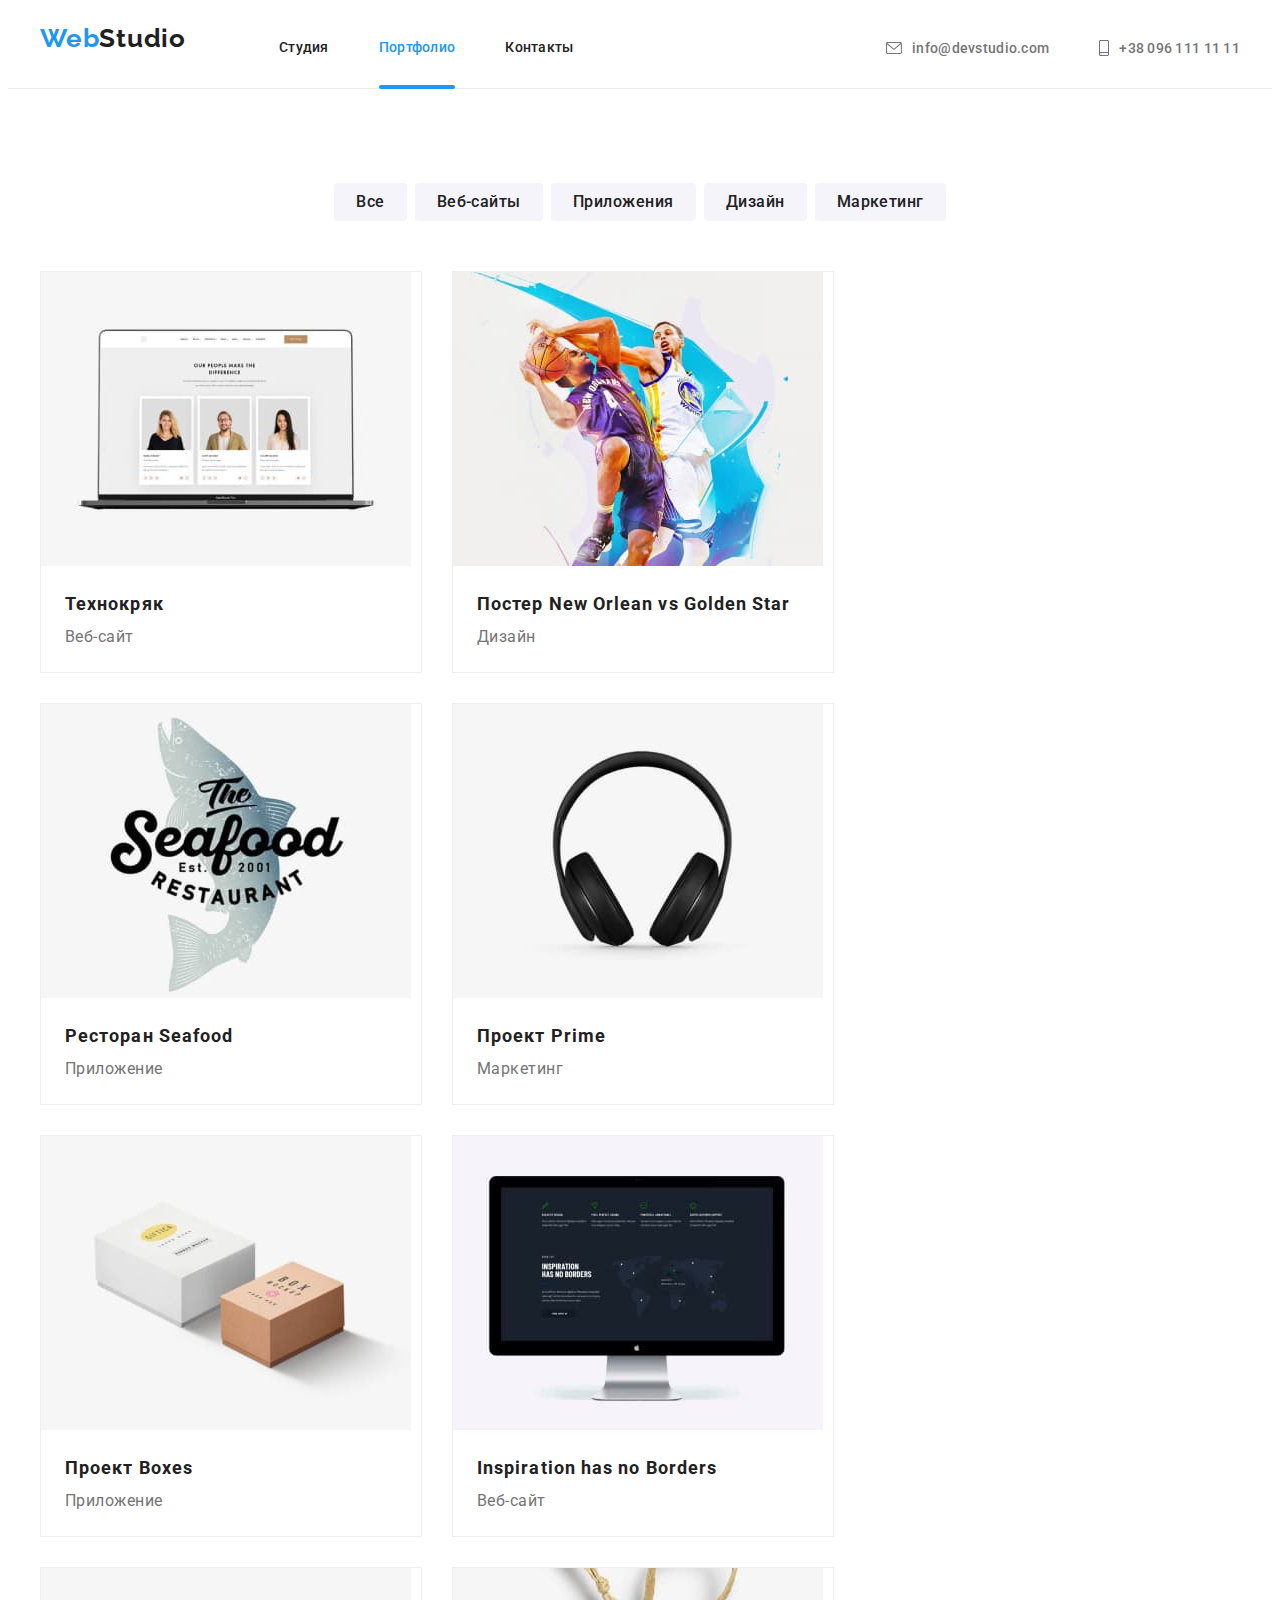
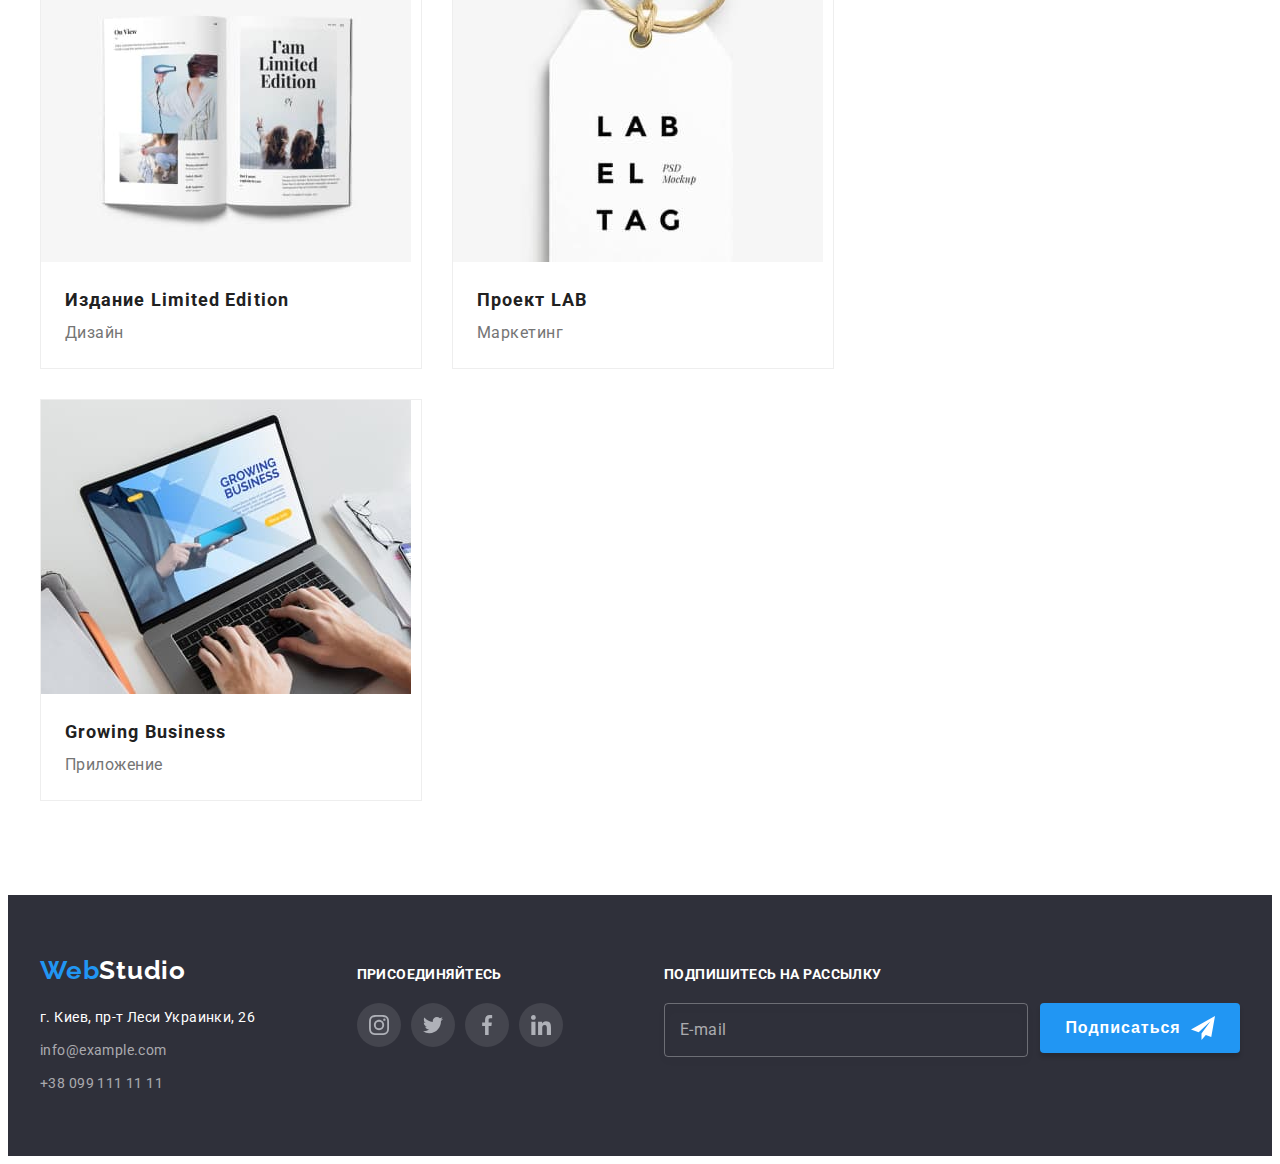
==== portfolio.html @ 7f02758b "clone" ====
<!DOCTYPE html>
<html lang="en">
<head>
    <meta charset="UTF-8">
    <meta http-equiv="X-UA-Compatible" content="IE=edge">
    <meta name="viewport" content="width=device-width, initial-scale=1.0">
    <title>WebStudio</title>
    <link rel="preconnect" href="https://fonts.googleapis.com">
    <link rel="preconnect" href="https://fonts.gstatic.com" crossorigin>
    <link href="https://fonts.googleapis.com/css2?family=Raleway:wght@700&family=Roboto:wght@400;500;700;900&display=swap"
        rel="stylesheet">
     <link rel="stylesheet" href="https://cdnjs.cloudflare.com/ajax/libs/modern-normalize/1.1.0/modern-normalize.min.css"
            integrity="sha512-wpPYUAdjBVSE4KJnH1VR1HeZfpl1ub8YT/NKx4PuQ5NmX2tKuGu6U/JRp5y+Y8XG2tV+wKQpNHVUX03MfMFn9Q=="
            crossorigin="anonymous" referrerpolicy="no-referrer" />
    
    <link rel="stylesheet" href="./css/main.min.css" />
</head>
<body>
<header class="header">
      <div class="container header__container">
        <nav class="nav">
          <a href="/" class="logo"><span class="logo__span">Web</span>Studio</a>

          <ul class="site-nav list">
            <li class="site-nav__item">
              <a href="./index.html" class="site-nav__link  link">Студия</a>
            </li>
            <li class="site-nav__item">
              <a href="./portfolio.html" class="site-nav__link site-nav__link--current link">Портфолио</a>
            </li>
            <li class="site-nav__item"><a href="" class="site-nav__link link">Контакты</a></li>
          </ul>
        </nav>

        <ul class="site-contact list">
          <li class="site-contact__item">
            <a href="mailto:info@devstudio.com" class="site-contact__link link">
              <svg class="site-contact__icon" width="16" height="12">
                <use class="" href="./images/icon.svg#icon-envelope"></use>
              </svg>
              info@devstudio.com</a
            >
          </li>

          <li class="site-contact__item">
            <a href="tel:+380961111111" class="site-contact__link link">
              <svg class="site-contact__icon" width="10" height="16">
                <use class="" href="./images/icon.svg#icon-smartphone"></use>
              </svg>
              +38 096 111 11 11</a
            >
          </li>
        </ul>
      </div>
    </header>

        <section class="section works">
            <div class="container">
            <h1 class="visually-hidden">Наши работы</h1>
            <ul class="filter list">
                <li class="filter__item"><button type="button" class="filter__btn">Все</button></li>
                <li class="filter__item"><button type="button" class="filter__btn">Веб-сайты</button></li>
                <li class="filter__item"><button type="button" class="filter__btn">Приложения</button></li>
                <li class="filter__item"><button type="button" class="filter__btn">Дизайн</button></li>
                <li class="filter__item"><button type="button" class="filter__btn">Маркетинг</button></li>
            </ul>

            <ul class="works-list list">
                <li class="works-list__item">
                    <a href="" class="works-list__link link">

                    <div class="works-card">
                    <img src="./images/project-1.jpg" alt="экран с фотокарточками" width="370" height="294">
                    <p class="works-card__text">Ресурс предлагает комплексные предложения с разным уровнем функционала и сервисов. Все это позволит посетителю получить
                        исчерпывающие сведения о компании или частном лице.</p>
                    </div>
                    
                    <div class="works-card__meta">
                    <h2 class="works-card__title">Технокряк</h2>
                    <p class="works-card__type">Веб-сайт</p>
                    </div>
                    </a>
                </li>
                
                <li class="works-list__item">
    
                    <a href="" class="works-list__link link">
                    <div class="works-card">
                    <img src="./images/project-2.jpg" alt="баскетболисты с мячом" width="370" height="294">

                    <p class="works-card__text">Ресурс предлагает комплексные предложения с разным уровнем функционала и сервисов. Все это
                        позволит посетителю получить исчерпывающие сведения о компании или частном лице.</p>
                    </div>

                    <div class="works-card__meta">
                    <h2 class="works-card__title">Постер New Orlean vs Golden Star</h2>
                    <p class="works-card__type">Дизайн</p>
                    </div>
                    </a>
                </li>

                <li class="works-list__item">

                    <a href="" class="works-list__link link">
                    <div class="works-card">
                    <img src="./images/project-3.jpg" alt="лого ресторана сифуд" width="370" height="294">
                    <p class="works-card__text">Ресурс предлагает комплексные предложения с разным уровнем функционала и сервисов. Все это
                        позволит посетителю получить исчерпывающие сведения о компании или частном лице.</p>
                    </div>

                    <div class="works-card__meta">
                    <h2 class="works-card__title">Ресторан Seafood</h2>
                    <p class="works-card__type">Приложение</p>
                    </div>
                    </a>
                </li>
                
                <li class="works-list__item">

                    <a href="" class="works-list__link link">
                    <div class="works-card">
                    <img src="./images/project-4.jpg" alt="наушники" width="370" height="294">
                    <p class="works-card__text">Ресурс предлагает комплексные предложения с разным уровнем функционала и сервисов. Все это
                        позволит посетителю получить исчерпывающие сведения о компании или частном лице.</p>
                    </div>

                    <div class="works-card__meta">
                    <h2 class="works-card__title">Проект Prime</h2>
                    <p class="works-card__type">Маркетинг</p>
                    </div>
                    </a>
                </li>

                <li class="works-list__item">

                    <a href="" class="works-list__link link">
                    <div class="works-card">
                    <img src="./images/project-5.jpg" alt="две коробки" width="370" height="294">
                    <p class="works-card__text">Ресурс предлагает комплексные предложения с разным уровнем функционала и сервисов. Все это
                        позволит посетителю получить исчерпывающие сведения о компании или частном лице.</p>
                    </div>

                    <div class="works-card__meta">
                    <h2 class="works-card__title">Проект Boxes</h2>
                    <p class="works-card__type">Приложение</p>
                    </div>
                    </a>
                </li>

                <li class="works-list__item">

                    <a href="" class="works-list__link link">
                    <div class="works-card">
                    <img src="./images/project-6.jpg" alt="монитор" width="370" height="294">
                    <p class="works-card__text">Ресурс предлагает комплексные предложения с разным уровнем функционала и сервисов. Все это
                        позволит посетителю получить исчерпывающие сведения о компании или частном лице.</p>
                    </div>

                    <div class="works-card__meta">
                    <h2 class="works-card__title">Inspiration has no Borders</h2>
                    <p class="works-card__type">Веб-сайт</p>
                    </div>
                    </a>

                </li>

                <li class="works-list__item">

                    <a href="" class="works-list__link link">
                    <div class="works-card">
                    <img src="./images/project-7.jpg" alt="журнал" width="370" height="294">
                    <p class="works-card__text">Ресурс предлагает комплексные предложения с разным уровнем функционала и сервисов. Все это
                        позволит посетителю получить исчерпывающие сведения о компании или частном лице.</p>
                    </div>

                    <div class="works-card__meta">
                    <h2 class="works-card__title">Издание Limited Edition</h2>
                    <p class="works-card__type">Дизайн</p>
                    </div>
                    </a>
                </li>

                <li class="works-list__item">

                    <a href="" class="works-list__link link">
                    <div class="works-card">
                    <img src="./images/project-8.jpg" alt="ярлык с надписью" width="370" height="294">
                    <p class="works-card__text">Ресурс предлагает комплексные предложения с разным уровнем функционала и сервисов. Все это
                        позволит посетителю получить исчерпывающие сведения о компании или частном лице.</p>
                    </div>

                    <div class="works-card__meta">
                    <h2 class="works-card__title">Проект LAB</h2>
                    <p class="works-card__type">Маркетинг</p>
                    </div>
                    </a>
                </li>

                <li class="works-list__item">

                    <a href="" class="works-list__link link">
                    <div class="works-card">
                    <img src="./images/project-9.jpg" alt="ноутбук и руки" width="370" height="294">
                    <p class="works-card__text">Ресурс предлагает комплексные предложения с разным уровнем функционала и сервисов. Все это
                        позволит посетителю получить исчерпывающие сведения о компании или частном лице.</p>
                    </div>

                    <div class="works-card__meta">
                    <h2 class="works-card__title">Growing Business</h2>
                    <p class="works-card__type">Приложение</p>
                    </div>
                    </a>
                </li>
               
            </ul>
            </div>
        </section>


    </main>

    <footer class="footer">
      <div class="container footer__container">
        <div class="footer-contact">
          <a href="/" class="logo footer__logo"><span class="logo__span">Web</span>Studio</a>

          <address>
            <ul class="footer__list list">
              <li>
                <a
                  href="https://www.google.com/maps/place/Lesi+Ukrainky+Blvd,+26,+Kyiv,+Ukraine,+02000/@50.4265807,30.5361971"
                  class="footer-list__link footer-list__link--white"
                  >г. Киев, пр-т Леси Украинки, 26</a
                >
              </li>
              <li>
                <a href="mailto:info@example.com" class="footer-list__link link"
                  >info@example.com</a
                >
              </li>
              <li>
                <a href="tel:+380991111111" class="footer-list__link no-margin"
                  >+38 099 111 11 11</a
                >
              </li>
            </ul>
          </address>
        </div>

        <div class="footer-box-soc">
          <h2 class="footer-title">Присоединяйтесь</h2>
          <ul class="footer-soc-list list">
            <li class="footer-soc-list__item">
              <a href="" class="footer-soc-list__link link">
                <svg class="footer-soc-list__icon" width="20" height="20">
                  <use class="" href="./images/icon.svg#icon-instagram"></use>
                </svg>
              </a>
            </li>

            <li class="footer-soc-list__item">
              <a href="" class="footer-soc-list__link link">
                <svg class="footer-soc-list__icon" width="20" height="20">
                  <use class="" href="./images/icon.svg#icon-twitter"></use>
                </svg>
              </a>
            </li>

            <li class="footer-soc-list__item">
              <a href="" class="footer-soc-list__link link">
                <svg class="footer-soc-list__icon" width="20" height="20">
                  <use class="" href="./images/icon.svg#icon-facebook"></use>
                </svg>
              </a>
            </li>

            <li class="footer-soc-list__item">
              <a href="" class="footer-soc-list__link link">
                <svg class="footer-soc-list__icon" width="20" height="20">
                  <use class="" href="./images/icon.svg#icon-linkedin"></use>
                </svg>
              </a>
            </li>
          </ul>
        </div>

        <form class="footer-form">
          <h2 class="footer-title">Подпишитесь на рассылку</h2>
          <div class="footer-form__field">
            <div class="footer-form__wrap">
              <input
                type="email"
                class="footer-form__input"
                name="email"
                id="email"
                placeholder=" "
                required
              />
              <label for="email" class="footer-form__lable">E-mail</label>
            </div>

            <button type="submit" class="form-btn">
              Подписаться
              <svg class="footer-form__icon" width="24" height="24">
                <use class="" href="./images/icon.svg#icon-send"></use>
              </svg>
            </button>
          </div>
        </form>
      </div>
    </footer>

</body>
</html>
---- css/main.min.css ----
:root{--main-text-color: #757575;--title-text-color: #212121;--accent-color: #2196f3;--secondary-background-color: #2f303a;--primary-white-color: #ffffff;--general-background-color: #f5f4fa;--secondary-btn-color: #212121;--icon-color: #afb1b8;--timing-animation-function: cubic-bezier(0.4, 0, 0.2, 1)}p,h1,h2,h3,h4,h5,h6{margin:0}ul{margin:0;padding-left:0}img{display:block;max-width:100%;height:auto}body{color:var(--main-text-color);font-family:"Roboto",sans-serif}.list{list-style:none;padding:0;margin:0}.link{text-decoration:none}.visually-hidden{position:absolute;white-space:nowrap;width:1px;height:1px;overflow:hidden;border:0;padding:0;clip:rect(0 0 0 0);clip-path:inset(50%);margin:-1px}.container{width:1200px;padding-left:15px;padding-right:15px;margin:0 auto}.section{background-color:var(--primary-white-color);padding-top:94px;padding-bottom:94px}.header{background-color:var(--primary-white-color);border-bottom:1px solid #ececec}.header__container{display:flex;align-items:center}.nav{display:flex;align-items:center}.logo{color:var(--title-text-color);font-family:"Raleway",sans-serif;font-weight:700;font-size:26px;line-height:1.19;letter-spacing:.03em;text-decoration:none}.logo__span{color:var(--accent-color)}.site-nav{display:flex;margin-left:93px}.site-nav__item:not(:last-child){margin-right:50px}.site-nav__link{position:relative;display:block;padding-top:32px;padding-bottom:32px;color:var(--title-text-color);font-family:"Roboto",sans-serif;font-weight:500;font-size:14px;line-height:1.14;letter-spacing:.02em;transition:color 250ms var(--timing-animation-function)}.site-nav__link:hover,.site-nav__link:focus{color:var(--accent-color)}.site-nav__link--current{color:var(--accent-color)}.site-nav__link--current::after{content:"";position:absolute;left:0;bottom:-1px;display:block;width:100%;height:4px;border-radius:2px;background-color:var(--accent-color)}.site-contact{display:flex;margin-left:auto;align-items:center;justify-content:center}.site-contact__item+.site-contact__item{margin-left:50px}.site-contact__icon{margin-right:10px;fill:currentColor}.site-contact .link{display:flex;align-items:center;justify-content:center;font-family:"Roboto",sans-serif;font-style:normal;font-weight:500;font-size:14px;line-height:16px;letter-spacing:.02em;color:var(--main-text-color);transition:color 250ms var(--timing-animation-function)}.site-contact .link:hover,.site-contact .link:focus{color:var(--accent-color)}.hero{text-align:center;max-width:1600px;height:600px;margin:0 auto;padding:200px 0;background-image:linear-gradient(rgba(47, 48, 58, 0.4), rgba(47, 48, 58, 0.4)),url(../images/hero-bg.jpg);background-repeat:no-repeat;background-position:center;background-size:cover}.hero__title{margin:0 auto 40px auto;max-width:630px;color:var(--primary-white-color);font-weight:900;font-size:44px;line-height:1.36;letter-spacing:.06em;text-transform:uppercase}.hero__btn{display:inline-block;border-radius:4px;padding:10px 32px;min-width:200px;color:var(--primary-white-color);background-color:var(--accent-color);cursor:pointer;font-family:inherit;font-weight:700;font-size:16px;line-height:1.88;letter-spacing:.06em;border:none;transition:background-color 250ms var(--timing-animation-function)}.hero__btn:hover,.hero__btn:focus{background-color:#188ce8}.feature-list{display:flex;margin-left:-30px;margin-top:-30px}.feature-list__item{flex-basis:calc(25% - 30px);margin-left:30px;margin-top:30px}.feature-list__box{display:flex;align-items:center;justify-content:center;width:270px;height:120px;margin-bottom:30px;background-color:var(--general-background-color)}.feature-list__title{margin-bottom:10px;color:var(--title-text-color);font-size:14px;line-height:1.14;letter-spacing:.03em;text-transform:uppercase}.feature-list__text{color:var(--main-text-color);font-size:14px;line-height:1.71;letter-spacing:.03em}.no-padding{padding-top:0}.about{display:flex;margin-left:-30px;margin-top:-30px}.about__item{flex-basis:calc(33.3333333333% - 30px);margin-left:30px;margin-top:30px}.thumb{position:relative}.thumb__label{position:absolute;width:100%;bottom:0;padding:27px;font-weight:700;font-size:14px;line-height:1.14;text-align:center;letter-spacing:.03em;text-transform:uppercase;color:var(--primary-white-color);background-color:rgba(47,48,58,.8)}.section__title{margin-bottom:50px;color:var(--title-text-color);font-size:36px;line-height:1.16;text-align:center;letter-spacing:.03em}.team{background-color:var(--general-background-color)}.team-list__item{flex-basis:calc(25% - 30px);margin-left:30px;margin-top:30px;background-color:var(--primary-white-color);box-shadow:0px 1px 3px rgba(0,0,0,.12),0px 1px 1px rgba(0,0,0,.14),0px 2px 1px rgba(0,0,0,.2);border-radius:0px 0px 4px 4px}.team-card{text-align:center;padding:30px 0;width:270px}.team-list{display:flex;margin-left:-30px;margin-top:-30px}.team-card__name{margin-bottom:10px;color:var(--title-text-color);font-weight:500;font-size:16px;line-height:1.18;letter-spacing:.03em}.team-card__pos{color:var(--main-text-color);font-size:16px;line-height:1.19;letter-spacing:.03em;margin-bottom:16px}.soc-list{display:flex;justify-content:center}.soc-list__item{width:44px;height:44px;margin-left:10px}.soc-list__item:first-child{margin-left:0}.soc-list__link{display:flex;align-items:center;justify-content:center;width:100%;height:100%;border-radius:50%;background-color:var(--primary-white-color);color:var(--icon-color);transition:background-color 250ms var(--timing-animation-function),color 250ms var(--timing-animation-function)}.soc-list__link:hover,.soc-list__link:focus{background-color:var(--accent-color);color:var(--primary-white-color)}.soc-list__icon{fill:currentColor}.clients-list{display:flex}.clients-list__item{width:170px;height:92px;margin-left:30px}.clients-list__item:first-child{margin-left:0}.clients-list__link{display:flex;align-items:center;justify-content:center;width:100%;height:100%;border:1px solid var(--icon-color);border-radius:4px;color:var(--icon-color);transition:color 250ms var(--timing-animation-function),border 250ms var(--timing-animation-function)}.clients-list__link:hover,.clients-list__link:focus{color:var(--accent-color);border:1px solid var(--accent-color)}.clients-list__icon{fill:currentColor}.footer{background-color:var(--secondary-background-color);padding-top:60px;padding-bottom:60px}.footer__container{display:flex;align-items:baseline;justify-content:space-between}.logo{display:inline-block;margin-bottom:20px;font-family:"Raleway",sans-serif;font-weight:700;font-size:26px;line-height:1.19;letter-spacing:.03em;text-decoration:none}.footer__logo{color:var(--primary-white-color)}.footer-list__link{display:inline-block;margin-bottom:9px;color:rgba(255,255,255,.6);font-family:"Roboto";font-style:normal;font-weight:400;font-size:14px;line-height:1.71;letter-spacing:.03em;text-decoration:none;transition:color 250ms var(--timing-animation-function)}.footer-list__link:hover,.footer-list__link:focus{color:var(--accent-color)}.footer-list__link--white{color:var(--primary-white-color)}.no-margin{margin-bottom:0}.footer-soc-list{display:flex;justify-content:center}.footer-soc-list__item{width:44px;height:44px;margin-left:10px}.footer-soc-list__item:first-child{margin-left:0}.footer-soc-list__link{display:flex;align-items:center;justify-content:center;width:100%;height:100%;border-radius:50%;background:rgba(255,255,255,.1);color:var(--icon-color);transition:background-color 250ms var(--timing-animation-function),color 250ms var(--timing-animation-function)}.footer-soc-list__link:hover,.footer-soc-list__link:focus{background-color:var(--accent-color);color:var(--primary-white-color)}.footer-soc-list__icon{fill:currentColor}.footer-form__field{display:flex}.footer-title{margin-bottom:20px;font-family:"Roboto";font-style:normal;font-size:14px;line-height:1.14;letter-spacing:.03em;text-transform:uppercase;color:var(--primary-white-color)}.footer-form__wrap{position:relative}.footer-form__lable{position:absolute;top:50%;left:0;transform:translateY(-50%);padding-left:16px;font-weight:400;font-size:16px;line-height:1.25;letter-spacing:.03em;color:rgba(255,255,255,.6)}.footer-form__input:focus+.footer-form__lable{color:var(--primary-white-color);transform:translateY(-120%)}.footer-form__input:not(:placeholder-shown)+.footer-form__lable{color:var(--primary-white-color);transform:translateY(-120%)}.footer-form__input{width:358px;height:50px;color:var(--main-text-color);font:inherit;border:1px solid rgba(255,255,255,.3);filter:drop-shadow(0px 4px 4px rgba(0, 0, 0, 0.15));border-radius:4px;background-color:rgba(0,0,0,0);transition:transform 250ms var(--timing-animation-function),color 250ms var(--timing-animation-function)}.form-btn{display:inline-flex;align-items:center;justify-content:center;margin-left:12px;border:none;background-color:var(--accent-color);box-shadow:0px 4px 4px rgba(0,0,0,.15);border-radius:4px;min-width:200px;height:50px;cursor:pointer;font-weight:700;font-size:16px;line-height:1.88;letter-spacing:.06em;color:var(--primary-white-color);transition:background-color 250ms var(--timing-animation-function)}.form-btn:hover,.form-btn:focus{background-color:#188ce8}.footer-form__icon{margin-left:10px}.backdrop{position:fixed;top:0;left:0;width:100%;height:100%;background-color:rgba(0,0,0,.2);transition:opacity 300ms var(--timing-animation-function),visibility 300ms var(--timing-animation-function)}.modal{position:absolute;width:528px;height:581px;padding:40px;top:50%;left:50%;transform:translate(-50%, -50%) scale(1) rotate(0);background-color:var(--primary-white-color);box-shadow:0px 1px 3px rgba(0,0,0,.12),0px 1px 1px rgba(0,0,0,.14),0px 2px 1px rgba(0,0,0,.2);border-radius:4px;transition:transform 300ms var(--timing-animation-function)}.backdrop.is-hidden .modal{transform:translate(-50%, -50%) scale(0) rotate(-90deg)}.modale-close-btn{position:absolute;top:8px;right:8px;width:30px;height:30px;border:1px solid rgba(0,0,0,.1);border-radius:50%;background-color:rgba(0,0,0,0);display:flex;align-items:center;justify-content:center;cursor:pointer;outline:rgba(0,0,0,0);transition:fill 250ms var(--timing-animation-function)}.modale-close-btn:hover,.modale-close-btn:focus{fill:var(--accent-color)}.is-hidden{opacity:0;visibility:hidden;pointer-events:none}.modal-title{font-weight:700;font-size:20px;line-height:1.15;text-align:center;letter-spacing:.03em;color:var(--title-text-color);margin-bottom:12px}.modal-field{margin-bottom:10px}.input-wrap{position:relative}.modal-input{width:100%;height:40px;padding-left:42px;border:1px solid rgba(33,33,33,.2);border-radius:4px;background-color:rgba(0,0,0,0);outline:rgba(0,0,0,0);cursor:pointer;transition:border-color 250ms var(--timing-animation-function),fill 250ms var(--timing-animation-function)}.modal-input:focus{border-color:var(--accent-color)}.input-icon{position:absolute;left:12px;top:50%;transform:translateY(-50%)}.modal-input:focus+.input-icon{fill:var(--accent-color);border-color:var(--accent-color)}.modale-btn{display:block;border-radius:4px;padding:10px 32px;min-width:200px;margin:30px auto 0 auto;color:var(--primary-white-color);background-color:var(--accent-color);cursor:pointer;font-family:inherit;font-weight:700;font-size:16px;line-height:1.88;letter-spacing:.06em;border:none;transition:background-color 250ms var(--timing-animation-function),box-shadow 250ms var(--timing-animation-function)}.modale-btn:hover,.modale-btn:focus{background-color:#188ce8;box-shadow:0px 4px 4px rgba(0,0,0,.15)}.modal-lable{display:block;margin-bottom:4px;font-size:12px;line-height:1.16;letter-spacing:.01em;color:var(--main-text-color)}.modal-textarea{width:100%;height:120px;padding:12px 16px;border:1px solid rgba(33,33,33,.2);border-radius:4px;outline:rgba(0,0,0,0);resize:none}.modal-textarea:focus{border-color:var(--accent-color)}.modal-textarea::placeholder{font-size:14;line-height:1.16;letter-spacing:.01em;color:rgba(117,117,117,.5)}.check-text{font-weight:400;font-size:14px;line-height:2;letter-spacing:.03em;color:var(--main-text-color);display:flex;align-items:center}.check-text a{color:var(--accent-color)}.check-text span{width:16px;height:15px;margin-right:8px;border:2px solid var(--secondary-btn-color);border-radius:4px;display:flex;align-items:center;justify-content:center}.check-input:checked+.check-text span{background-color:var(--accent-color);background-origin:border-box;border-color:var(--accent-color)}.check-input:focus+.check-text span{background-origin:border-box;border-color:var(--accent-color)}.check-icon{fill:rgba(0,0,0,0)}.check-input:checked+.check-text .check-icon{fill:var(--primary-white-color)}.filter{display:flex;justify-content:center;margin-bottom:50px}.filter__item:not(:last-child){margin-right:8px}.filter__btn{display:inline-block;border-radius:4px;padding:6px 22px;color:var(--secondary-btn-color);background-color:var(--general-background-color);cursor:pointer;font-family:inherit;font-style:normal;font-weight:500;font-size:16px;line-height:1.62;letter-spacing:.03em;border:none;transition:background-color 250ms var(--timing-animation-function),color 250ms var(--timing-animation-function),box-shadow 250ms var(--timing-animation-function)}.filter__btn:hover,.filter__btn:focus{color:var(--primary-white-color);background-color:var(--accent-color);box-shadow:0px 3px 1px rgba(0,0,0,.1),0px 1px 2px rgba(0,0,0,.08),0px 2px 2px rgba(0,0,0,.12)}.team{background-color:var(--general-background-color)}.team-list__item{flex-basis:calc(25% - 30px);margin-left:30px;margin-top:30px;background-color:var(--primary-white-color);box-shadow:0px 1px 3px rgba(0,0,0,.12),0px 1px 1px rgba(0,0,0,.14),0px 2px 1px rgba(0,0,0,.2);border-radius:0px 0px 4px 4px}.team-card{text-align:center;padding:30px 0;width:270px}.team-list{display:flex;margin-left:-30px;margin-top:-30px}.team-card__name{margin-bottom:10px;color:var(--title-text-color);font-weight:500;font-size:16px;line-height:1.18;letter-spacing:.03em}.team-card__pos{color:var(--main-text-color);font-size:16px;line-height:1.19;letter-spacing:.03em;margin-bottom:16px}.soc-list{display:flex;justify-content:center}.soc-list__item{width:44px;height:44px;margin-left:10px}.soc-list__item:first-child{margin-left:0}.soc-list__link{display:flex;align-items:center;justify-content:center;width:100%;height:100%;border-radius:50%;background-color:var(--primary-white-color);color:var(--icon-color);transition:background-color 250ms var(--timing-animation-function),color 250ms var(--timing-animation-function)}.soc-list__link:hover,.soc-list__link:focus{background-color:var(--accent-color);color:var(--primary-white-color)}.soc-list__icon{fill:currentColor}.works-list{display:flex;flex-wrap:wrap;margin-left:-30px;margin-top:-30px}.works-list__item{flex-basis:calc(33.3333333333% - 30px);margin-left:30px;margin-top:30px;cursor:pointer;border:1px solid #eee;transition:box-shadow 250ms var(--timing-animation-function)}.works-list__item:hover{box-shadow:0px 1px 1px rgba(0,0,0,.12),0px 4px 4px rgba(0,0,0,.06),1px 4px 6px rgba(0,0,0,.16)}.works-item .title{margin-bottom:4px}.works-card{position:relative;overflow:hidden}.works-card__text{position:absolute;top:1px;height:100%;width:100%;background-color:rgba(33,150,243,.9);padding:63px 24px;font-size:18px;line-height:1.55;letter-spacing:.03em;color:var(--primary-white-color);transform:translateY(100%);transition:transform 250ms var(--timing-animation-function)}.works-list__link:hover .works-card__text,.works-list__link:focus .works-card__text{transform:translateY(0)}.works-card__meta{padding:20px 24px}.works-card__title{color:var(--title-text-color);font-size:18px;line-height:2;letter-spacing:.06em}.works-card__type{color:var(--main-text-color);font-size:16px;line-height:1.88;letter-spacing:.03em}/*# sourceMappingURL=main.min.css.map */
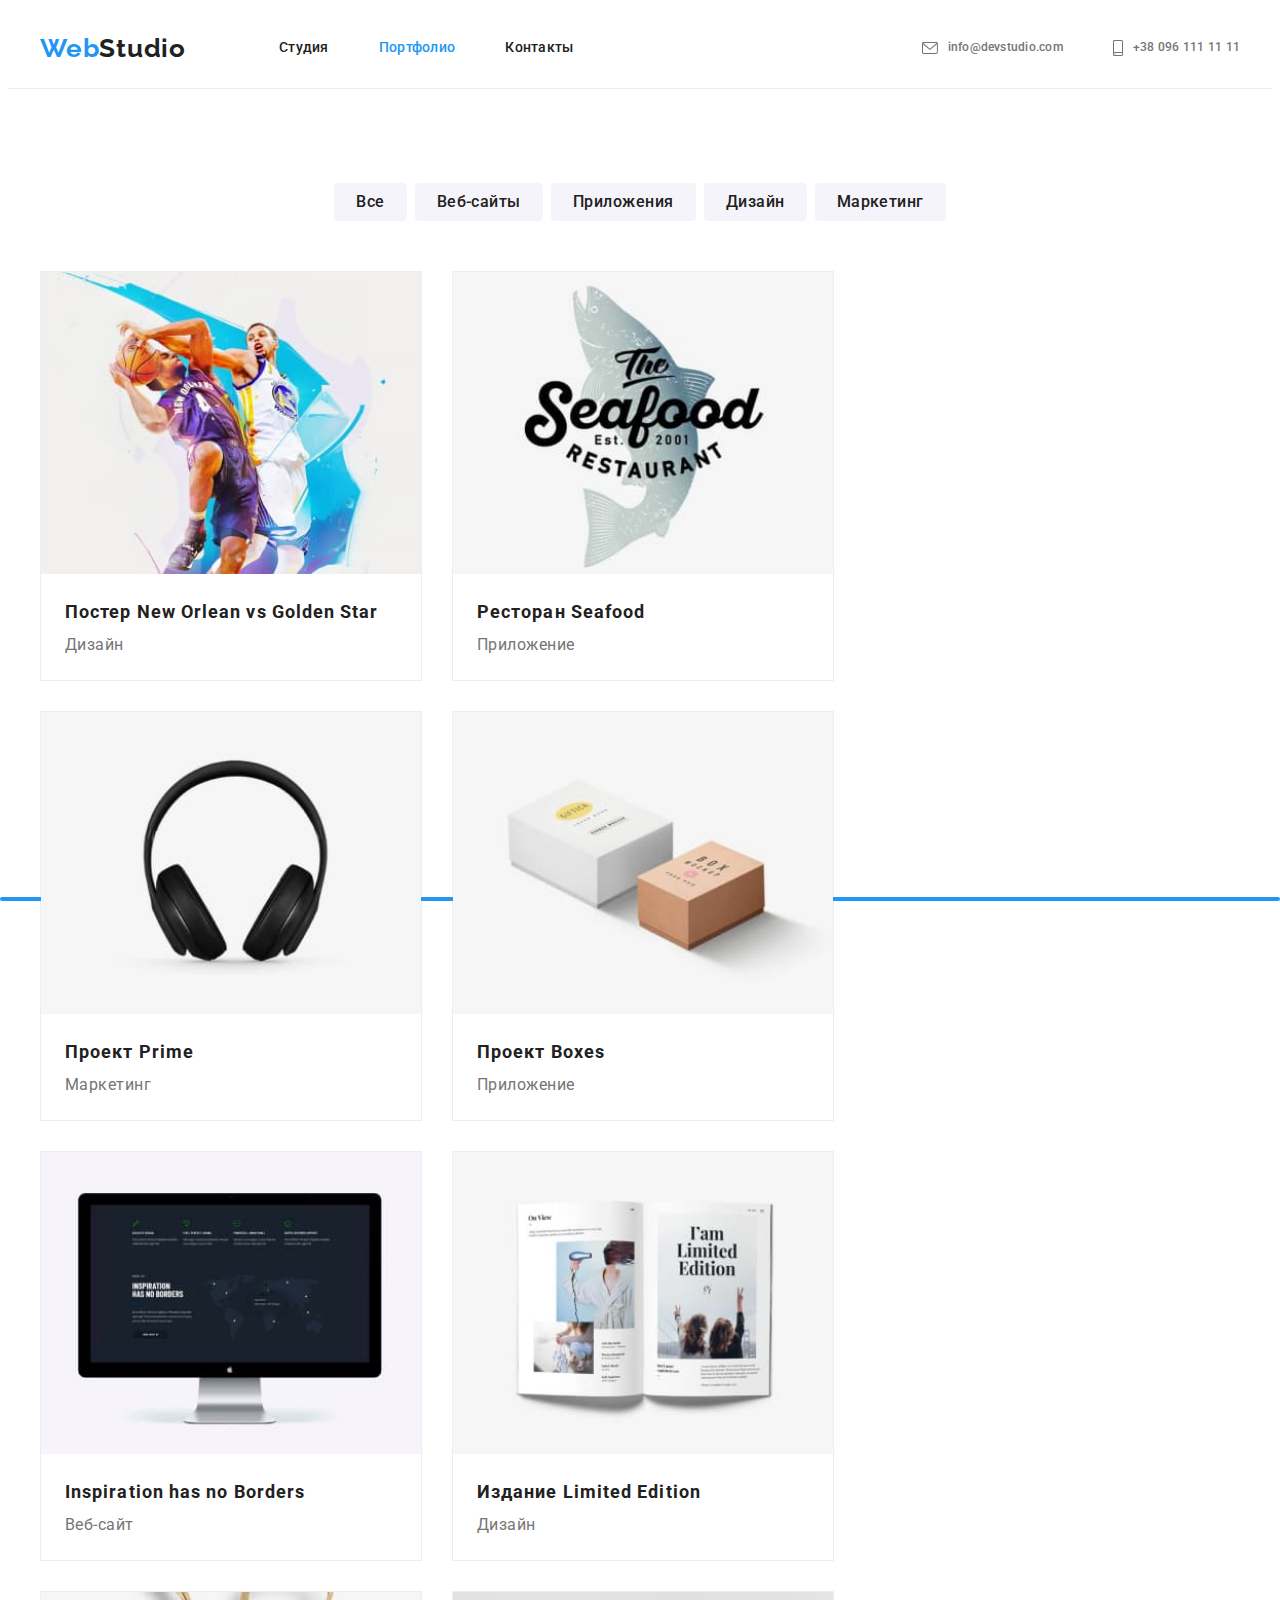
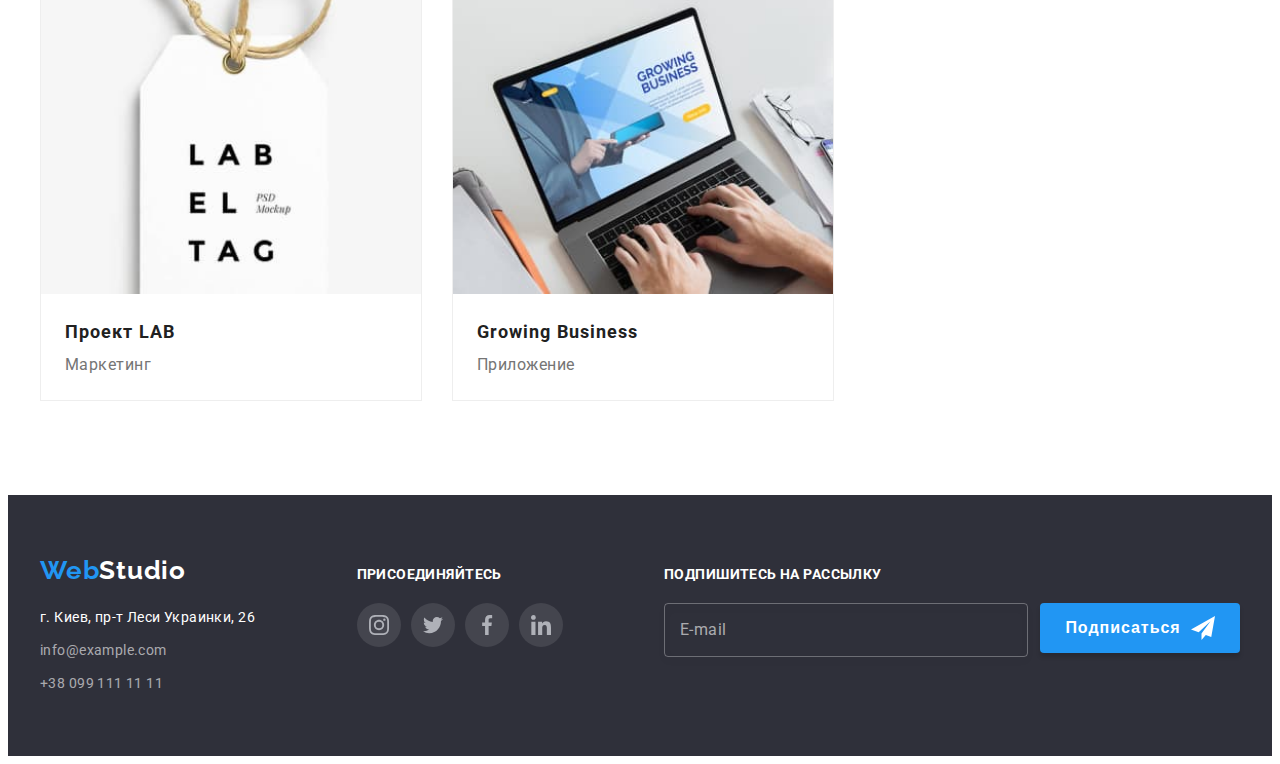
==== commit 0d09802d: "done" ====
--- a/portfolio.html
+++ b/portfolio.html
@@ -1,32 +1,38 @@
 <!DOCTYPE html>
 <html lang="en">
-<head>
-    <meta charset="UTF-8">
-    <meta http-equiv="X-UA-Compatible" content="IE=edge">
-    <meta name="viewport" content="width=device-width, initial-scale=1.0">
+  <head>
+    <meta charset="UTF-8" />
+    <meta http-equiv="X-UA-Compatible" content="IE=edge" />
+    <meta name="viewport" content="width=device-width, initial-scale=1.0" />
     <title>WebStudio</title>
-    <link rel="preconnect" href="https://fonts.googleapis.com">
-    <link rel="preconnect" href="https://fonts.gstatic.com" crossorigin>
-    <link href="https://fonts.googleapis.com/css2?family=Raleway:wght@700&family=Roboto:wght@400;500;700;900&display=swap"
-        rel="stylesheet">
-     <link rel="stylesheet" href="https://cdnjs.cloudflare.com/ajax/libs/modern-normalize/1.1.0/modern-normalize.min.css"
-            integrity="sha512-wpPYUAdjBVSE4KJnH1VR1HeZfpl1ub8YT/NKx4PuQ5NmX2tKuGu6U/JRp5y+Y8XG2tV+wKQpNHVUX03MfMFn9Q=="
-            crossorigin="anonymous" referrerpolicy="no-referrer" />
-    
+    <link rel="preconnect" href="https://fonts.googleapis.com" />
+    <link rel="preconnect" href="https://fonts.gstatic.com" crossorigin />
+    <link
+      href="https://fonts.googleapis.com/css2?family=Raleway:wght@700&family=Roboto:wght@400;500;700;900&display=swap"
+      rel="stylesheet"
+    />
+    <link
+      rel="stylesheet"
+      href="https://cdnjs.cloudflare.com/ajax/libs/modern-normalize/1.1.0/modern-normalize.min.css"
+      integrity="sha512-wpPYUAdjBVSE4KJnH1VR1HeZfpl1ub8YT/NKx4PuQ5NmX2tKuGu6U/JRp5y+Y8XG2tV+wKQpNHVUX03MfMFn9Q=="
+      crossorigin="anonymous"
+      referrerpolicy="no-referrer"
+    />
+
     <link rel="stylesheet" href="./css/main.min.css" />
-</head>
+  </head>
 <body>
 <header class="header">
       <div class="container header__container">
         <nav class="nav">
-          <a href="/" class="logo"><span class="logo__span">Web</span>Studio</a>
+          <a href="" class="logo"><span class="logo__span">Web</span>Studio</a>
 
           <ul class="site-nav list">
             <li class="site-nav__item">
               <a href="./index.html" class="site-nav__link  link">Студия</a>
             </li>
             <li class="site-nav__item">
-              <a href="./portfolio.html" class="site-nav__link site-nav__link--current link">Портфолио</a>
+              <a href="./portfolio.html" class="site-nav__link current link">Портфолио</a>
             </li>
             <li class="site-nav__item"><a href="" class="site-nav__link link">Контакты</a></li>
           </ul>
@@ -37,26 +43,84 @@
             <a href="mailto:info@devstudio.com" class="site-contact__link link">
               <svg class="site-contact__icon" width="16" height="12">
                 <use class="" href="./images/icon.svg#icon-envelope"></use>
-              </svg>
-              info@devstudio.com</a
-            >
+              </svg>info@devstudio.com</a>
           </li>
 
           <li class="site-contact__item">
             <a href="tel:+380961111111" class="site-contact__link link">
               <svg class="site-contact__icon" width="10" height="16">
                 <use class="" href="./images/icon.svg#icon-smartphone"></use>
-              </svg>
-              +38 096 111 11 11</a
-            >
-          </li>
+              </svg>+38 096 111 11 11</a>
+          </li>
+        </ul>
+            <!-------------------------------- мобільне меню -->
+        <button type="button" class="mob-menu__btn-open">
+          <svg width="40" height="40">
+            <use class="" href="./images/icon.svg#icon-menu_40px-1"></use>
+          </svg>
+       </button>
+    </div>
+
+    <div class="mob-menu is-hidden">
+      <div class="container mob-menu__container">
+
+        <div class="mob-menu--top">
+              <button type="button" class="mob-menu__btn-close">
+                <svg width="40" height="40">
+                    <use class="" href="./images/icon.svg#icon-close_40px-1"></use>
+                </svg>
+              </button>
+         
+        <ul class="mob-menu__list list">
+          <li class="mob-menu__item">
+            <a href="./index.html" class="mob-menu__link  link">Студия</a>
+          </li>
+          <li class="mob-menu__item">
+            <a href="./portfolio.html" class="mob-menu__link current link">Портфолио</a>
+          </li>
+          <li class="mob-menu__item"><a href="" class="mob-menu__link link">Контакты</a></li>
+        </ul>
+
+        </div>
+
+
+      <div class="mob-menu--bottom">
+          <ul class="mob-menu-contact__list list">
+        <li class="mob-menu-contact__item">
+          <a href="tel:+380961111111" class="mob-menu-contact__link link">+38 096 111 11 11</a>
+        </li>
+
+        <li class="mob-menu-contact__item">
+          <a href="mailto:info@devstudio.com" class="mob-menu-contact__link mob-menu-contact__link--grey link">
+            info@devstudio.com</a>
+        </li>
+      </ul>
+     
+        <ul class="mob-menu-soc__list  list">
+          <li class="mob-menu-soc__item">
+            <a href="/" class="mob-menu-soc__link link">Instagram</a>
+          </li>
+          <li class="mob-menu-soc__item">
+            <a href="/" class="mob-menu-soc__link link">Twitter</a>
+          </li>
+          <li class="mob-menu-soc__item">
+            <a href="/" class="mob-menu-soc__link link">Facebook</a>
+          </li>
+          <li class="mob-menu-soc__item">
+            <a href="/" class="mob-menu-soc__link link">LinkedIn</a>
+          </li>
+
         </ul>
       </div>
+        
+    
+      </div>
+
+      </div>
     </header>
-
+             <!----------- Наші роботи -->
         <section class="section works">
             <div class="container">
-            <h1 class="visually-hidden">Наши работы</h1>
             <ul class="filter list">
                 <li class="filter__item"><button type="button" class="filter__btn">Все</button></li>
                 <li class="filter__item"><button type="button" class="filter__btn">Веб-сайты</button></li>
@@ -68,26 +132,23 @@
             <ul class="works-list list">
                 <li class="works-list__item">
                     <a href="" class="works-list__link link">
-
-                    <div class="works-card">
-                    <img src="./images/project-1.jpg" alt="экран с фотокарточками" width="370" height="294">
-                    <p class="works-card__text">Ресурс предлагает комплексные предложения с разным уровнем функционала и сервисов. Все это позволит посетителю получить
-                        исчерпывающие сведения о компании или частном лице.</p>
-                    </div>
-                    
-                    <div class="works-card__meta">
-                    <h2 class="works-card__title">Технокряк</h2>
-                    <p class="works-card__type">Веб-сайт</p>
-                    </div>
-                    </a>
-                </li>
-                
-                <li class="works-list__item">
-    
-                    <a href="" class="works-list__link link">
-                    <div class="works-card">
-                    <img src="./images/project-2.jpg" alt="баскетболисты с мячом" width="370" height="294">
-
+                    <div class="works-card">
+
+                    <picture>
+                <source
+                  srcset="./images/project-2.jpg 1x, 
+                  ./images/project-2-2x.jpg 2x"
+                  media="(min-width: 1200px)"
+                />
+                <source srcset="./images/project-2-tab.jpg 1x, 
+                  ./images/project-2-tab-2x.jpg 2x"
+                  media="(min-width: 768px)"/>
+                <source
+                  srcset="./images/project-2-mob.jpg 1x, 
+                  ./images/project-2-mob-2x.jpg 2x"
+                  media="(min-width: 480px)"/>
+                <img src="./images/project-2-mob.jpg" alt="баскетболисты" width="450" height="404" />
+              </picture>                     
                     <p class="works-card__text">Ресурс предлагает комплексные предложения с разным уровнем функционала и сервисов. Все это
                         позволит посетителю получить исчерпывающие сведения о компании или частном лице.</p>
                     </div>
@@ -103,7 +164,25 @@
 
                     <a href="" class="works-list__link link">
                     <div class="works-card">
-                    <img src="./images/project-3.jpg" alt="лого ресторана сифуд" width="370" height="294">
+              <picture>
+                <source
+                  srcset="./images/project-3.jpg 1x, 
+                  ./images/project-3-2x.jpg 2x"
+                  media="(min-width: 1200px)"
+                />
+                <source
+                  srcset="./images/project-3-tab.jpg 1x, 
+                  ./images/project-3-tab-2x.jpg 2x"
+                  media="(min-width: 768px)"
+                />
+                <source
+                  srcset="./images/project-3-mob.jpg 1x, 
+                  ./images/project-3-mob-2x.jpg 2x"
+                  media="(min-width: 480px)"
+                />
+                <img src="./images/project-3-mob.jpg" alt="ресторан" width="450" height="404" />
+              </picture>      
+                    
                     <p class="works-card__text">Ресурс предлагает комплексные предложения с разным уровнем функционала и сервисов. Все это
                         позволит посетителю получить исчерпывающие сведения о компании или частном лице.</p>
                     </div>
@@ -119,7 +198,25 @@
 
                     <a href="" class="works-list__link link">
                     <div class="works-card">
-                    <img src="./images/project-4.jpg" alt="наушники" width="370" height="294">
+              <picture>
+                <source
+                  srcset="./images/project-4.jpg 1x, 
+                  ./images/project-4-2x.jpg 2x"
+                  media="(min-width: 1200px)"
+                />
+                <source
+                  srcset="./images/project-4-tab.jpg 1x, 
+                  ./images/project-4-tab-2x.jpg 2x"
+                  media="(min-width: 768px)"
+                />
+                <source
+                  srcset="./images/project-4-mob.jpg 1x, 
+                  ./images/project-4-mob-2x.jpg 2x"
+                  media="(min-width: 480px)"
+                />
+                <img src="./images/project-4-mob.jpg" alt="наушники" width="450" height="404" />
+              </picture>      
+
                     <p class="works-card__text">Ресурс предлагает комплексные предложения с разным уровнем функционала и сервисов. Все это
                         позволит посетителю получить исчерпывающие сведения о компании или частном лице.</p>
                     </div>
@@ -135,7 +232,25 @@
 
                     <a href="" class="works-list__link link">
                     <div class="works-card">
-                    <img src="./images/project-5.jpg" alt="две коробки" width="370" height="294">
+              <picture>
+                <source
+                  srcset="./images/project-5.jpg 1x, 
+                  ./images/project-5-2x.jpg 2x"
+                  media="(min-width: 1200px)"
+                />
+                <source
+                  srcset="./images/project-5-tab.jpg 1x, 
+                  ./images/project-5-tab-2x.jpg 2x"
+                  media="(min-width: 768px)"
+                />
+                <source
+                  srcset="./images/project-5-mob.jpg 1x, 
+                  ./images/project-5-mob-2x.jpg 2x"
+                  media="(min-width: 480px)"
+                />
+                <img src="./images/project-5-mob.jpg" alt="коробки" width="450" height="404" />
+              </picture>      
+                   
                     <p class="works-card__text">Ресурс предлагает комплексные предложения с разным уровнем функционала и сервисов. Все это
                         позволит посетителю получить исчерпывающие сведения о компании или частном лице.</p>
                     </div>
@@ -150,8 +265,26 @@
                 <li class="works-list__item">
 
                     <a href="" class="works-list__link link">
-                    <div class="works-card">
-                    <img src="./images/project-6.jpg" alt="монитор" width="370" height="294">
+              <picture>
+                <source
+                  srcset="./images/project-6.jpg 1x, 
+                  ./images/project-6-2x.jpg 2x"
+                  media="(min-width: 1200px)"
+                />
+                <source
+                  srcset="./images/project-6-tab.jpg 1x, 
+                  ./images/project-6-tab-2x.jpg 2x"
+                  media="(min-width: 768px)"
+                />
+                <source
+                  srcset="./images/project-6-mob.jpg 1x, 
+                  ./images/project-6-mob-2x.jpg 2x"
+                  media="(min-width: 480px)"
+                />
+                <img src="./images/project-6-mob.jpg" alt="монитор" width="450" height="404" />
+              </picture> 
+                    <div class="works-card">
+                    
                     <p class="works-card__text">Ресурс предлагает комплексные предложения с разным уровнем функционала и сервисов. Все это
                         позволит посетителю получить исчерпывающие сведения о компании или частном лице.</p>
                     </div>
@@ -168,7 +301,24 @@
 
                     <a href="" class="works-list__link link">
                     <div class="works-card">
-                    <img src="./images/project-7.jpg" alt="журнал" width="370" height="294">
+              <picture>
+                <source
+                  srcset="./images/project-7.jpg 1x, 
+                  ./images/project-7-2x.jpg 2x"
+                  media="(min-width: 1200px)"
+                />
+                <source
+                  srcset="./images/project-7-tab.jpg 1x, 
+                  ./images/project-7-tab-2x.jpg 2x"
+                  media="(min-width: 768px)"
+                />
+                <source
+                  srcset="./images/project-7-mob.jpg 1x, 
+                  ./images/project-7-mob-2x.jpg 2x"
+                  media="(min-width: 480px)"
+                />
+                <img src="./images/project-7-mob.jpg" alt="книга" width="450" height="404" />
+              </picture> 
                     <p class="works-card__text">Ресурс предлагает комплексные предложения с разным уровнем функционала и сервисов. Все это
                         позволит посетителю получить исчерпывающие сведения о компании или частном лице.</p>
                     </div>
@@ -184,7 +334,25 @@
 
                     <a href="" class="works-list__link link">
                     <div class="works-card">
-                    <img src="./images/project-8.jpg" alt="ярлык с надписью" width="370" height="294">
+              <picture>
+                <source
+                  srcset="./images/project-8.jpg 1x, 
+                  ./images/project-8-2x.jpg 2x"
+                  media="(min-width: 1200px)"
+                />
+                <source
+                  srcset="./images/project-8-tab.jpg 1x, 
+                  ./images/project-8-tab-2x.jpg 2x"
+                  media="(min-width: 768px)"
+                />
+                <source
+                  srcset="./images/project-8-mob.jpg 1x, 
+                  ./images/project-8-mob-2x.jpg 2x"
+                  media="(min-width: 480px)"
+                />
+                <img src="./images/project-8-mob.jpg" alt="ярлык" width="450" height="404" />
+              </picture> 
+                    
                     <p class="works-card__text">Ресурс предлагает комплексные предложения с разным уровнем функционала и сервисов. Все это
                         позволит посетителю получить исчерпывающие сведения о компании или частном лице.</p>
                     </div>
@@ -200,7 +368,25 @@
 
                     <a href="" class="works-list__link link">
                     <div class="works-card">
-                    <img src="./images/project-9.jpg" alt="ноутбук и руки" width="370" height="294">
+              <picture>
+                <source
+                  srcset="./images/project-9.jpg 1x, 
+                  ./images/project-9-2x.jpg 2x"
+                  media="(min-width: 1200px)"
+                />
+                <source
+                  srcset="./images/project-9-tab.jpg 1x, 
+                  ./images/project-9-tab-2x.jpg 2x"
+                  media="(min-width: 768px)"
+                />
+                <source
+                  srcset="./images/project-9-mob.jpg 1x, 
+                  ./images/project-9-mob-2x.jpg 2x"
+                  media="(min-width: 480px)"
+                />
+                <img src="./images/project-9-mob.jpg" alt="ноутбук" width="450" height="404" />
+              </picture> 
+                    
                     <p class="works-card__text">Ресурс предлагает комплексные предложения с разным уровнем функционала и сервисов. Все это
                         позволит посетителю получить исчерпывающие сведения о компании или частном лице.</p>
                     </div>
@@ -215,8 +401,6 @@
             </ul>
             </div>
         </section>
-
-
     </main>
 
     <footer class="footer">
@@ -225,23 +409,15 @@
           <a href="/" class="logo footer__logo"><span class="logo__span">Web</span>Studio</a>
 
           <address>
+            <p class="footer-list__link footer-list__link--white">
+                  г. Киев, пр-т Леси Украинки, 26</p>
             <ul class="footer__list list">
               <li>
-                <a
-                  href="https://www.google.com/maps/place/Lesi+Ukrainky+Blvd,+26,+Kyiv,+Ukraine,+02000/@50.4265807,30.5361971"
-                  class="footer-list__link footer-list__link--white"
-                  >г. Киев, пр-т Леси Украинки, 26</a
-                >
+                <a href="mailto:info@example.com" class="footer-list__link link"> info@example.com</a>
               </li>
               <li>
-                <a href="mailto:info@example.com" class="footer-list__link link"
-                  >info@example.com</a
-                >
-              </li>
-              <li>
-                <a href="tel:+380991111111" class="footer-list__link no-margin"
-                  >+38 099 111 11 11</a
-                >
+                <a href="tel:+380991111111" class="footer-list__link no-margin">
+                  +38 099 111 11 11</a>
               </li>
             </ul>
           </address>
@@ -294,8 +470,7 @@
                 name="email"
                 id="email"
                 placeholder=" "
-                required
-              />
+                required/>
               <label for="email" class="footer-form__lable">E-mail</label>
             </div>
 
@@ -310,5 +485,7 @@
       </div>
     </footer>
 
+    <script src="./js/mobile.js"></script>
+
 </body>
 </html>--- a/css/main.min.css
+++ b/css/main.min.css
@@ -1 +1 @@
-:root{--main-text-color: #757575;--title-text-color: #212121;--accent-color: #2196f3;--secondary-background-color: #2f303a;--primary-white-color: #ffffff;--general-background-color: #f5f4fa;--secondary-btn-color: #212121;--icon-color: #afb1b8;--timing-animation-function: cubic-bezier(0.4, 0, 0.2, 1)}p,h1,h2,h3,h4,h5,h6{margin:0}ul{margin:0;padding-left:0}img{display:block;max-width:100%;height:auto}body{color:var(--main-text-color);font-family:"Roboto",sans-serif}.list{list-style:none;padding:0;margin:0}.link{text-decoration:none}.visually-hidden{position:absolute;white-space:nowrap;width:1px;height:1px;overflow:hidden;border:0;padding:0;clip:rect(0 0 0 0);clip-path:inset(50%);margin:-1px}.container{width:1200px;padding-left:15px;padding-right:15px;margin:0 auto}.section{background-color:var(--primary-white-color);padding-top:94px;padding-bottom:94px}.header{background-color:var(--primary-white-color);border-bottom:1px solid #ececec}.header__container{display:flex;align-items:center}.nav{display:flex;align-items:center}.logo{color:var(--title-text-color);font-family:"Raleway",sans-serif;font-weight:700;font-size:26px;line-height:1.19;letter-spacing:.03em;text-decoration:none}.logo__span{color:var(--accent-color)}.site-nav{display:flex;margin-left:93px}.site-nav__item:not(:last-child){margin-right:50px}.site-nav__link{position:relative;display:block;padding-top:32px;padding-bottom:32px;color:var(--title-text-color);font-family:"Roboto",sans-serif;font-weight:500;font-size:14px;line-height:1.14;letter-spacing:.02em;transition:color 250ms var(--timing-animation-function)}.site-nav__link:hover,.site-nav__link:focus{color:var(--accent-color)}.site-nav__link--current{color:var(--accent-color)}.site-nav__link--current::after{content:"";position:absolute;left:0;bottom:-1px;display:block;width:100%;height:4px;border-radius:2px;background-color:var(--accent-color)}.site-contact{display:flex;margin-left:auto;align-items:center;justify-content:center}.site-contact__item+.site-contact__item{margin-left:50px}.site-contact__icon{margin-right:10px;fill:currentColor}.site-contact .link{display:flex;align-items:center;justify-content:center;font-family:"Roboto",sans-serif;font-style:normal;font-weight:500;font-size:14px;line-height:16px;letter-spacing:.02em;color:var(--main-text-color);transition:color 250ms var(--timing-animation-function)}.site-contact .link:hover,.site-contact .link:focus{color:var(--accent-color)}.hero{text-align:center;max-width:1600px;height:600px;margin:0 auto;padding:200px 0;background-image:linear-gradient(rgba(47, 48, 58, 0.4), rgba(47, 48, 58, 0.4)),url(../images/hero-bg.jpg);background-repeat:no-repeat;background-position:center;background-size:cover}.hero__title{margin:0 auto 40px auto;max-width:630px;color:var(--primary-white-color);font-weight:900;font-size:44px;line-height:1.36;letter-spacing:.06em;text-transform:uppercase}.hero__btn{display:inline-block;border-radius:4px;padding:10px 32px;min-width:200px;color:var(--primary-white-color);background-color:var(--accent-color);cursor:pointer;font-family:inherit;font-weight:700;font-size:16px;line-height:1.88;letter-spacing:.06em;border:none;transition:background-color 250ms var(--timing-animation-function)}.hero__btn:hover,.hero__btn:focus{background-color:#188ce8}.feature-list{display:flex;margin-left:-30px;margin-top:-30px}.feature-list__item{flex-basis:calc(25% - 30px);margin-left:30px;margin-top:30px}.feature-list__box{display:flex;align-items:center;justify-content:center;width:270px;height:120px;margin-bottom:30px;background-color:var(--general-background-color)}.feature-list__title{margin-bottom:10px;color:var(--title-text-color);font-size:14px;line-height:1.14;letter-spacing:.03em;text-transform:uppercase}.feature-list__text{color:var(--main-text-color);font-size:14px;line-height:1.71;letter-spacing:.03em}.no-padding{padding-top:0}.about{display:flex;margin-left:-30px;margin-top:-30px}.about__item{flex-basis:calc(33.3333333333% - 30px);margin-left:30px;margin-top:30px}.thumb{position:relative}.thumb__label{position:absolute;width:100%;bottom:0;padding:27px;font-weight:700;font-size:14px;line-height:1.14;text-align:center;letter-spacing:.03em;text-transform:uppercase;color:var(--primary-white-color);background-color:rgba(47,48,58,.8)}.section__title{margin-bottom:50px;color:var(--title-text-color);font-size:36px;line-height:1.16;text-align:center;letter-spacing:.03em}.team{background-color:var(--general-background-color)}.team-list__item{flex-basis:calc(25% - 30px);margin-left:30px;margin-top:30px;background-color:var(--primary-white-color);box-shadow:0px 1px 3px rgba(0,0,0,.12),0px 1px 1px rgba(0,0,0,.14),0px 2px 1px rgba(0,0,0,.2);border-radius:0px 0px 4px 4px}.team-card{text-align:center;padding:30px 0;width:270px}.team-list{display:flex;margin-left:-30px;margin-top:-30px}.team-card__name{margin-bottom:10px;color:var(--title-text-color);font-weight:500;font-size:16px;line-height:1.18;letter-spacing:.03em}.team-card__pos{color:var(--main-text-color);font-size:16px;line-height:1.19;letter-spacing:.03em;margin-bottom:16px}.soc-list{display:flex;justify-content:center}.soc-list__item{width:44px;height:44px;margin-left:10px}.soc-list__item:first-child{margin-left:0}.soc-list__link{display:flex;align-items:center;justify-content:center;width:100%;height:100%;border-radius:50%;background-color:var(--primary-white-color);color:var(--icon-color);transition:background-color 250ms var(--timing-animation-function),color 250ms var(--timing-animation-function)}.soc-list__link:hover,.soc-list__link:focus{background-color:var(--accent-color);color:var(--primary-white-color)}.soc-list__icon{fill:currentColor}.clients-list{display:flex}.clients-list__item{width:170px;height:92px;margin-left:30px}.clients-list__item:first-child{margin-left:0}.clients-list__link{display:flex;align-items:center;justify-content:center;width:100%;height:100%;border:1px solid var(--icon-color);border-radius:4px;color:var(--icon-color);transition:color 250ms var(--timing-animation-function),border 250ms var(--timing-animation-function)}.clients-list__link:hover,.clients-list__link:focus{color:var(--accent-color);border:1px solid var(--accent-color)}.clients-list__icon{fill:currentColor}.footer{background-color:var(--secondary-background-color);padding-top:60px;padding-bottom:60px}.footer__container{display:flex;align-items:baseline;justify-content:space-between}.logo{display:inline-block;margin-bottom:20px;font-family:"Raleway",sans-serif;font-weight:700;font-size:26px;line-height:1.19;letter-spacing:.03em;text-decoration:none}.footer__logo{color:var(--primary-white-color)}.footer-list__link{display:inline-block;margin-bottom:9px;color:rgba(255,255,255,.6);font-family:"Roboto";font-style:normal;font-weight:400;font-size:14px;line-height:1.71;letter-spacing:.03em;text-decoration:none;transition:color 250ms var(--timing-animation-function)}.footer-list__link:hover,.footer-list__link:focus{color:var(--accent-color)}.footer-list__link--white{color:var(--primary-white-color)}.no-margin{margin-bottom:0}.footer-soc-list{display:flex;justify-content:center}.footer-soc-list__item{width:44px;height:44px;margin-left:10px}.footer-soc-list__item:first-child{margin-left:0}.footer-soc-list__link{display:flex;align-items:center;justify-content:center;width:100%;height:100%;border-radius:50%;background:rgba(255,255,255,.1);color:var(--icon-color);transition:background-color 250ms var(--timing-animation-function),color 250ms var(--timing-animation-function)}.footer-soc-list__link:hover,.footer-soc-list__link:focus{background-color:var(--accent-color);color:var(--primary-white-color)}.footer-soc-list__icon{fill:currentColor}.footer-form__field{display:flex}.footer-title{margin-bottom:20px;font-family:"Roboto";font-style:normal;font-size:14px;line-height:1.14;letter-spacing:.03em;text-transform:uppercase;color:var(--primary-white-color)}.footer-form__wrap{position:relative}.footer-form__lable{position:absolute;top:50%;left:0;transform:translateY(-50%);padding-left:16px;font-weight:400;font-size:16px;line-height:1.25;letter-spacing:.03em;color:rgba(255,255,255,.6)}.footer-form__input:focus+.footer-form__lable{color:var(--primary-white-color);transform:translateY(-120%)}.footer-form__input:not(:placeholder-shown)+.footer-form__lable{color:var(--primary-white-color);transform:translateY(-120%)}.footer-form__input{width:358px;height:50px;color:var(--main-text-color);font:inherit;border:1px solid rgba(255,255,255,.3);filter:drop-shadow(0px 4px 4px rgba(0, 0, 0, 0.15));border-radius:4px;background-color:rgba(0,0,0,0);transition:transform 250ms var(--timing-animation-function),color 250ms var(--timing-animation-function)}.form-btn{display:inline-flex;align-items:center;justify-content:center;margin-left:12px;border:none;background-color:var(--accent-color);box-shadow:0px 4px 4px rgba(0,0,0,.15);border-radius:4px;min-width:200px;height:50px;cursor:pointer;font-weight:700;font-size:16px;line-height:1.88;letter-spacing:.06em;color:var(--primary-white-color);transition:background-color 250ms var(--timing-animation-function)}.form-btn:hover,.form-btn:focus{background-color:#188ce8}.footer-form__icon{margin-left:10px}.backdrop{position:fixed;top:0;left:0;width:100%;height:100%;background-color:rgba(0,0,0,.2);transition:opacity 300ms var(--timing-animation-function),visibility 300ms var(--timing-animation-function)}.modal{position:absolute;width:528px;height:581px;padding:40px;top:50%;left:50%;transform:translate(-50%, -50%) scale(1) rotate(0);background-color:var(--primary-white-color);box-shadow:0px 1px 3px rgba(0,0,0,.12),0px 1px 1px rgba(0,0,0,.14),0px 2px 1px rgba(0,0,0,.2);border-radius:4px;transition:transform 300ms var(--timing-animation-function)}.backdrop.is-hidden .modal{transform:translate(-50%, -50%) scale(0) rotate(-90deg)}.modale-close-btn{position:absolute;top:8px;right:8px;width:30px;height:30px;border:1px solid rgba(0,0,0,.1);border-radius:50%;background-color:rgba(0,0,0,0);display:flex;align-items:center;justify-content:center;cursor:pointer;outline:rgba(0,0,0,0);transition:fill 250ms var(--timing-animation-function)}.modale-close-btn:hover,.modale-close-btn:focus{fill:var(--accent-color)}.is-hidden{opacity:0;visibility:hidden;pointer-events:none}.modal-title{font-weight:700;font-size:20px;line-height:1.15;text-align:center;letter-spacing:.03em;color:var(--title-text-color);margin-bottom:12px}.modal-field{margin-bottom:10px}.input-wrap{position:relative}.modal-input{width:100%;height:40px;padding-left:42px;border:1px solid rgba(33,33,33,.2);border-radius:4px;background-color:rgba(0,0,0,0);outline:rgba(0,0,0,0);cursor:pointer;transition:border-color 250ms var(--timing-animation-function),fill 250ms var(--timing-animation-function)}.modal-input:focus{border-color:var(--accent-color)}.input-icon{position:absolute;left:12px;top:50%;transform:translateY(-50%)}.modal-input:focus+.input-icon{fill:var(--accent-color);border-color:var(--accent-color)}.modale-btn{display:block;border-radius:4px;padding:10px 32px;min-width:200px;margin:30px auto 0 auto;color:var(--primary-white-color);background-color:var(--accent-color);cursor:pointer;font-family:inherit;font-weight:700;font-size:16px;line-height:1.88;letter-spacing:.06em;border:none;transition:background-color 250ms var(--timing-animation-function),box-shadow 250ms var(--timing-animation-function)}.modale-btn:hover,.modale-btn:focus{background-color:#188ce8;box-shadow:0px 4px 4px rgba(0,0,0,.15)}.modal-lable{display:block;margin-bottom:4px;font-size:12px;line-height:1.16;letter-spacing:.01em;color:var(--main-text-color)}.modal-textarea{width:100%;height:120px;padding:12px 16px;border:1px solid rgba(33,33,33,.2);border-radius:4px;outline:rgba(0,0,0,0);resize:none}.modal-textarea:focus{border-color:var(--accent-color)}.modal-textarea::placeholder{font-size:14;line-height:1.16;letter-spacing:.01em;color:rgba(117,117,117,.5)}.check-text{font-weight:400;font-size:14px;line-height:2;letter-spacing:.03em;color:var(--main-text-color);display:flex;align-items:center}.check-text a{color:var(--accent-color)}.check-text span{width:16px;height:15px;margin-right:8px;border:2px solid var(--secondary-btn-color);border-radius:4px;display:flex;align-items:center;justify-content:center}.check-input:checked+.check-text span{background-color:var(--accent-color);background-origin:border-box;border-color:var(--accent-color)}.check-input:focus+.check-text span{background-origin:border-box;border-color:var(--accent-color)}.check-icon{fill:rgba(0,0,0,0)}.check-input:checked+.check-text .check-icon{fill:var(--primary-white-color)}.filter{display:flex;justify-content:center;margin-bottom:50px}.filter__item:not(:last-child){margin-right:8px}.filter__btn{display:inline-block;border-radius:4px;padding:6px 22px;color:var(--secondary-btn-color);background-color:var(--general-background-color);cursor:pointer;font-family:inherit;font-style:normal;font-weight:500;font-size:16px;line-height:1.62;letter-spacing:.03em;border:none;transition:background-color 250ms var(--timing-animation-function),color 250ms var(--timing-animation-function),box-shadow 250ms var(--timing-animation-function)}.filter__btn:hover,.filter__btn:focus{color:var(--primary-white-color);background-color:var(--accent-color);box-shadow:0px 3px 1px rgba(0,0,0,.1),0px 1px 2px rgba(0,0,0,.08),0px 2px 2px rgba(0,0,0,.12)}.team{background-color:var(--general-background-color)}.team-list__item{flex-basis:calc(25% - 30px);margin-left:30px;margin-top:30px;background-color:var(--primary-white-color);box-shadow:0px 1px 3px rgba(0,0,0,.12),0px 1px 1px rgba(0,0,0,.14),0px 2px 1px rgba(0,0,0,.2);border-radius:0px 0px 4px 4px}.team-card{text-align:center;padding:30px 0;width:270px}.team-list{display:flex;margin-left:-30px;margin-top:-30px}.team-card__name{margin-bottom:10px;color:var(--title-text-color);font-weight:500;font-size:16px;line-height:1.18;letter-spacing:.03em}.team-card__pos{color:var(--main-text-color);font-size:16px;line-height:1.19;letter-spacing:.03em;margin-bottom:16px}.soc-list{display:flex;justify-content:center}.soc-list__item{width:44px;height:44px;margin-left:10px}.soc-list__item:first-child{margin-left:0}.soc-list__link{display:flex;align-items:center;justify-content:center;width:100%;height:100%;border-radius:50%;background-color:var(--primary-white-color);color:var(--icon-color);transition:background-color 250ms var(--timing-animation-function),color 250ms var(--timing-animation-function)}.soc-list__link:hover,.soc-list__link:focus{background-color:var(--accent-color);color:var(--primary-white-color)}.soc-list__icon{fill:currentColor}.works-list{display:flex;flex-wrap:wrap;margin-left:-30px;margin-top:-30px}.works-list__item{flex-basis:calc(33.3333333333% - 30px);margin-left:30px;margin-top:30px;cursor:pointer;border:1px solid #eee;transition:box-shadow 250ms var(--timing-animation-function)}.works-list__item:hover{box-shadow:0px 1px 1px rgba(0,0,0,.12),0px 4px 4px rgba(0,0,0,.06),1px 4px 6px rgba(0,0,0,.16)}.works-item .title{margin-bottom:4px}.works-card{position:relative;overflow:hidden}.works-card__text{position:absolute;top:1px;height:100%;width:100%;background-color:rgba(33,150,243,.9);padding:63px 24px;font-size:18px;line-height:1.55;letter-spacing:.03em;color:var(--primary-white-color);transform:translateY(100%);transition:transform 250ms var(--timing-animation-function)}.works-list__link:hover .works-card__text,.works-list__link:focus .works-card__text{transform:translateY(0)}.works-card__meta{padding:20px 24px}.works-card__title{color:var(--title-text-color);font-size:18px;line-height:2;letter-spacing:.06em}.works-card__type{color:var(--main-text-color);font-size:16px;line-height:1.88;letter-spacing:.03em}/*# sourceMappingURL=main.min.css.map */+:root{--main-text-color: #757575;--title-text-color: #212121;--accent-color: #2196f3;--secondary-background-color: #2f303a;--primary-white-color: #ffffff;--general-background-color: #f5f4fa;--secondary-btn-color: #212121;--icon-color: #afb1b8;--timing-animation-function: cubic-bezier(0.4, 0, 0.2, 1)}p,h1,h2,h3,h4,h5,h6{margin:0}ul{margin:0;padding-left:0}img{display:block;max-width:100%;height:auto;width:100%}body{color:var(--main-text-color);font-family:"Roboto",sans-serif}.list{list-style:none;padding:0;margin:0}.link{text-decoration:none}.visually-hidden{position:absolute;white-space:nowrap;width:1px;height:1px;overflow:hidden;border:0;padding:0;clip:rect(0 0 0 0);clip-path:inset(50%);margin:-1px}.container{width:100%;padding-left:15px;padding-right:15px;margin:0 auto}@media screen and (min-width: 480px){.container{max-width:480px}}@media screen and (min-width: 768px){.container{max-width:768px}}@media screen and (min-width: 1200px){.container{max-width:1200px}}.section{background-color:var(--primary-white-color);padding-top:60px;padding-bottom:60px}@media screen and (min-width: 1200px){.section{padding-top:94px;padding-bottom:94px}}.header{background-color:var(--primary-white-color);border-bottom:1px solid #ececec}.header__container{display:flex;align-items:center;height:60px}@media screen and (min-width: 768px){.header__container{height:auto}}.nav{display:flex;align-items:center}.logo{color:var(--title-text-color);font-family:"Raleway",sans-serif;font-weight:700;font-size:24px;line-height:1.19;letter-spacing:.03em;text-decoration:none}@media screen and (min-width: 1200px){.logo{font-size:26px;line-height:1.19}}.logo__span{color:var(--accent-color)}.site-nav{display:none;margin-left:93px}@media screen and (min-width: 768px){.site-nav{display:flex}}@media screen and (min-width: 1200px){.site-nav{display:flex}}.site-nav__item:not(:last-child){margin-right:50px}.site-nav__link{display:block;padding-top:32px;padding-bottom:32px;color:var(--title-text-color);font-family:"Roboto",sans-serif;font-weight:500;font-size:14px;line-height:1.14;letter-spacing:.02em;transition:color 250ms var(--timing-animation-function)}.site-nav__link:hover,.site-nav__link:focus{color:var(--accent-color)}.current{color:var(--accent-color)}.current::after{content:"";position:absolute;left:0;bottom:-1px;display:block;width:100%;height:4px;border-radius:2px;background-color:var(--accent-color)}.site-contact{display:none}@media screen and (min-width: 768px){.site-contact{display:flex;flex-wrap:wrap;align-items:center;margin-left:84px}}@media screen and (min-width: 1200px){.site-contact{display:flex;margin-left:auto;align-items:center;justify-content:center}}@media screen and (min-width: 768px){.site-contact__item:not(:last-child){margin-bottom:10px}}@media screen and (min-width: 1200px){.site-contact__item:not(:last-child){margin-bottom:0}}.site-contact__item+.site-contact__item{margin-left:50px}@media screen and (min-width: 768px){.site-contact__item+.site-contact__item{margin-left:0}}@media screen and (min-width: 1200px){.site-contact__item+.site-contact__item{margin-left:50px}}.site-contact__icon{margin-right:10px;fill:currentColor}.site-contact .link{display:flex;align-items:center;justify-content:center;font-family:"Roboto",sans-serif;font-style:normal;font-weight:500;font-size:14px;line-height:1.14;letter-spacing:.02em;color:var(--main-text-color);transition:color 250ms var(--timing-animation-function)}.site-contact .link:hover,.site-contact .link:focus{color:var(--accent-color)}@media screen and (min-width: 768px){.site-contact .link{font-size:12px;line-height:1.16}}.mob-menu__btn-open{display:block;margin-left:auto;cursor:pointer;border:none;background-color:rgba(0,0,0,0);transition:fill 250ms var(--timing-animation-function)}.mob-menu__btn-open:hover,.mob-menu__btn-open:focus{fill:var(--accent-color)}@media screen and (min-width: 768px){.mob-menu__btn-open{display:none}}@media screen and (min-width: 1200px){.mob-menu__btn-open{display:none}}.mob-menu__container{padding-left:40px;padding-right:15px}.mob-menu{position:fixed;background-color:var(--primary-white-color);z-index:2;top:0;left:0;width:100vw;height:100vh;padding-top:10px;padding-bottom:48px}.mob-menu .mob-menu__container{display:flex;flex-direction:column;height:100%;justify-content:space-between;overflow:auto}.mob-menu__btn-close{display:block;margin-left:auto;cursor:pointer;border:none;background-color:rgba(0,0,0,0);transition:fill 250ms var(--timing-animation-function)}.mob-menu__btn-close:hover,.mob-menu__btn-close:focus{fill:var(--accent-color)}.mob-menu__item:not(:last-child){margin-bottom:32px}.mob-menu__link{font-weight:500;font-size:40px;line-height:1.17;text-align:center;letter-spacing:.02em;color:var(--title-text-color);transition:color 250ms var(--timing-animation-function)}@media screen and (min-width: 320px)and (max-width: 479px){.mob-menu__link{font-size:30px;line-height:1.16}}.mob-menu__link:hover,.mob-menu__link:focus{color:var(--accent-color)}.mob-menu-contact__item:not(:last-child){margin-bottom:32px}.mob-menu-contact__link{margin-bottom:32px;font-weight:500;font-size:34px;line-height:1.17;letter-spacing:.02em;color:var(--accent-color);transition:color 250ms var(--timing-animation-function)}@media screen and (min-width: 320px)and (max-width: 479px){.mob-menu-contact__link{font-size:24px;line-height:1.16}}.mob-menu-contact__link:hover,.mob-menu-contact__link:focus{color:#188ce8}.mob-menu-contact__link--grey{font-weight:500;font-size:24px;line-height:1.16;letter-spacing:.02em;color:var(--main-text-color);transition:color 250ms var(--timing-animation-function)}@media screen and (min-width: 320px)and (max-width: 479px){.mob-menu-contact__link--grey{font-size:14px;line-height:1.15}}.mob-menu-contact__link--grey:hover,.mob-menu-contact__link--grey:focus{color:var(--accent-color)}.mob-menu-soc__list{margin-top:64px;display:flex;flex-wrap:wrap;gap:20px}.mob-menu-soc__link{font-weight:500;font-size:18px;line-height:1.22;letter-spacing:.02em;color:var(--accent-color);transition:color 250ms var(--timing-animation-function)}.mob-menu-soc__link:hover,.mob-menu-soc__link:focus{color:#188ce8}.mob-menu-soc__item{position:relative}.mob-menu-soc__item:not(:last-child):after{content:"";position:absolute;width:22px;height:0px;left:100%;top:50%;border:1px solid rgba(33,33,33,.2);background-color:rgba(33,33,33,.2);transform:rotate(90deg)}.hero{max-width:100%;height:400px;margin:0 auto;padding:118px 0;text-align:center;background-image:linear-gradient(rgba(47, 48, 58, 0.4), rgba(47, 48, 58, 0.4)),url(../images/hero-mob.jpg);background-repeat:no-repeat;background-position:center;background-size:cover}@media(min-device-pixel-ratio: 2),(min-resolution: 192dpi),(min-resolution: 2dppx){.hero{background-image:linear-gradient(rgba(47, 48, 58, 0.4), rgba(47, 48, 58, 0.4)),url(../images/hero-mob-2x.jpg)}}@media screen and (min-width: 768px){.hero{max-width:768px;height:400px;background-image:linear-gradient(rgba(47, 48, 58, 0.4), rgba(47, 48, 58, 0.4)),url(../images/hero-tab.jpg)}}@media screen and (min-width: 768px)and (min-device-pixel-ratio: 2),screen and (min-width: 768px)and (min-resolution: 192dpi),screen and (min-width: 768px)and (min-resolution: 2dppx){.hero{background-image:linear-gradient(rgba(47, 48, 58, 0.4), rgba(47, 48, 58, 0.4)),url(../images/hero-tab-2x.jpg)}}@media screen and (min-width: 1200px){.hero{padding:200px 0;max-width:1600px;height:600px;background-image:linear-gradient(rgba(47, 48, 58, 0.4), rgba(47, 48, 58, 0.4)),url(../images/hero-bg.jpg)}}@media screen and (min-width: 1200px)and (min-device-pixel-ratio: 2),screen and (min-width: 1200px)and (min-resolution: 192dpi),screen and (min-width: 1200px)and (min-resolution: 2dppx){.hero{background-image:linear-gradient(rgba(47, 48, 58, 0.4), rgba(47, 48, 58, 0.4)),url(../images/hero-bg-2x.jpg)}}.hero__title{margin:0 auto 30px auto;max-width:360px;color:var(--primary-white-color);font-weight:900;font-size:26px;line-height:1.61;letter-spacing:.06em;text-transform:uppercase}@media screen and (min-width: 1200px){.hero__title{max-width:696px;font-size:44px;line-height:1.36}}.hero__btn{display:inline-block;border-radius:4px;padding:10px 32px;min-width:200px;color:var(--primary-white-color);background-color:var(--accent-color);cursor:pointer;font-family:inherit;font-weight:700;font-size:16px;line-height:1.88;letter-spacing:.06em;border:none}.hero__btn:hover,.hero__btn:focus{background-color:var(--accent-color)}.feature-list{display:flex;flex-wrap:wrap;gap:30px}.feature-list__item{width:100%}@media screen and (min-width: 768px){.feature-list__item{width:calc((100% - 30px)/2)}}@media screen and (min-width: 1200px){.feature-list__item{width:calc((100% - 90px)/4)}}.feature-list__box{display:flex;align-items:center;justify-content:center;width:100%;height:120px;margin-bottom:30px;background-color:var(--general-background-color)}.feature-list__title{margin-bottom:10px;color:var(--title-text-color);font-size:14px;line-height:1.14;letter-spacing:.03em;text-transform:uppercase}.feature-list__text{color:var(--main-text-color);font-size:14px;line-height:1.71;letter-spacing:.03em}.occopy{padding-top:0}.section--hidden{display:none}@media screen and (min-width: 1200px){.section--hidden{display:block}}.no-padding{padding-top:0}.about{display:flex;margin-left:-30px;margin-top:-30px}.about__item{flex-basis:calc(33.3333333333% - 30px);margin-left:30px;margin-top:30px}.thumb{position:relative}.thumb__label{position:absolute;width:100%;bottom:0;padding:27px;font-weight:700;font-size:14px;line-height:1.14;text-align:center;letter-spacing:.03em;text-transform:uppercase;color:var(--primary-white-color);background-color:rgba(47,48,58,.8)}.section__title{margin-bottom:30px;color:var(--title-text-color);font-size:28px;line-height:1.18;text-align:center;letter-spacing:.03em}@media screen and (min-width: 1200px){.section__title{margin-bottom:50px;font-size:36px;line-height:1.16}}.team{background-color:var(--general-background-color)}.team-list__item{width:100%;background-color:var(--primary-white-color);box-shadow:0px 1px 3px rgba(0,0,0,.12),0px 1px 1px rgba(0,0,0,.14),0px 2px 1px rgba(0,0,0,.2);border-radius:0px 0px 4px 4px}@media screen and (min-width: 768px){.team-list__item{width:calc((100% - 30px)/2)}}@media screen and (min-width: 1200px){.team-list__item{width:calc((100% - 90px)/4)}}.team-card{text-align:center;padding:30px 0;width:100%}.team-list{display:flex;flex-wrap:wrap;gap:30px}.team-card__name{margin-bottom:10px;color:var(--title-text-color);font-weight:500;font-size:16px;line-height:1.18;letter-spacing:.03em}.team-card__pos{color:var(--main-text-color);font-size:16px;line-height:1.19;letter-spacing:.03em;margin-bottom:16px}.soc-list{display:flex;justify-content:center}.soc-list__item{width:44px;height:44px;margin-left:10px}.soc-list__item:first-child{margin-left:0}.soc-list__link{display:flex;align-items:center;justify-content:center;width:100%;height:100%;border-radius:50%;background-color:var(--primary-white-color);color:var(--icon-color);transition:background-color 250ms var(--timing-animation-function),color 250ms var(--timing-animation-function)}.soc-list__link:hover,.soc-list__link:focus{background-color:var(--accent-color);color:var(--primary-white-color)}.soc-list__icon{fill:currentColor}.clients-list{display:flex;flex-wrap:wrap;gap:30px}.clients-list__item{height:92px;width:calc((100% - 30px)/2)}@media screen and (min-width: 768px){.clients-list__item{width:calc((100% - 60px)/3)}}@media screen and (min-width: 1200px){.clients-list__item{width:170px;height:92px}}.clients-list__link{display:flex;align-items:center;justify-content:center;width:100%;height:100%;border:1px solid var(--icon-color);border-radius:4px;color:var(--icon-color);transition:color 250ms var(--timing-animation-function),border 250ms var(--timing-animation-function)}.clients-list__link:hover,.clients-list__link:focus{color:var(--accent-color);border:1px solid var(--accent-color)}.clients-list__icon{fill:currentColor}.footer{background-color:var(--secondary-background-color);padding-top:60px;padding-bottom:60px}.footer__container{text-align:center}@media screen and (min-width: 768px){.footer__container{display:flex;flex-wrap:wrap;justify-content:space-around}}@media screen and (min-width: 1200px){.footer__container{display:flex;align-items:baseline;justify-content:space-between;text-align:inherit}}.footer-contact{margin-bottom:60px}@media screen and (min-width: 1200px){.footer-contact{margin-bottom:0}}.logo{display:inline-block;font-family:"Raleway",sans-serif;font-weight:700;font-size:24px;line-height:1.19;letter-spacing:.03em;text-decoration:none}@media screen and (min-width: 1200px){.logo{font-size:26px;line-height:1.19}}.footer__logo{color:var(--primary-white-color);margin-bottom:20px}.footer-list__link{display:inline-block;margin-bottom:8px;color:rgba(255,255,255,.6);font-family:"Roboto";font-style:normal;font-weight:400;font-size:14px;line-height:1.71;letter-spacing:.03em;text-decoration:none;transition:color 250ms var(--timing-animation-function)}@media screen and (min-width: 1200px){.footer-list__link{margin-bottom:9px}}.footer-list__link:hover,.footer-list__link:focus{color:var(--accent-color)}.footer-list__link--white{color:var(--primary-white-color)}.no-margin{margin-bottom:0}.footer-box-soc{margin-bottom:60px}@media screen and (min-width: 1200px){.footer-box-soc{margin-bottom:0}}.footer-soc-list{display:flex;justify-content:center}.footer-soc-list__item{width:44px;height:44px;margin-left:10px}.footer-soc-list__item:first-child{margin-left:0}.footer-soc-list__link{display:flex;align-items:center;justify-content:center;width:100%;height:100%;border-radius:50%;background:rgba(255,255,255,.1);color:var(--icon-color);transition:background-color 250ms var(--timing-animation-function),color 250ms var(--timing-animation-function)}.footer-soc-list__link:hover,.footer-soc-list__link:focus{background-color:var(--accent-color);color:var(--primary-white-color)}.footer-soc-list__icon{fill:currentColor}.footer-form{width:100%}@media screen and (min-width: 1200px){.footer-form{width:auto}}@media screen and (min-width: 1200px){.footer-form__field{display:flex}}.footer-title{margin-bottom:20px;font-family:"Roboto";font-style:normal;font-size:14px;line-height:1.14;letter-spacing:.03em;text-transform:uppercase;color:var(--primary-white-color)}.footer-form__wrap{position:relative;margin-bottom:20px}@media screen and (min-width: 1200px){.footer-form__wrap{margin-bottom:0}}.footer-form__lable{position:absolute;top:50%;left:0;transform:translateY(-50%);padding-left:16px;font-weight:400;font-size:16px;line-height:1.25;letter-spacing:.03em;color:rgba(255,255,255,.6)}@media screen and (min-width: 768px){.footer-form__lable{position:absolute;top:50%;left:20%}}@media screen and (min-width: 1200px){.footer-form__lable{position:absolute;top:50%;left:0}}.footer-form__input:focus+.footer-form__lable{color:var(--primary-white-color);transform:translateY(-120%)}.footer-form__input:not(:placeholder-shown)+.footer-form__lable{color:var(--primary-white-color);transform:translateY(-120%)}.footer-form__input{width:100%;max-width:450px;height:50px;color:var(--main-text-color);font:inherit;border:1px solid rgba(255,255,255,.3);filter:drop-shadow(0px 4px 4px rgba(0, 0, 0, 0.15));border-radius:4px;background-color:rgba(0,0,0,0);transition:transform 250ms var(--timing-animation-function),color 250ms var(--timing-animation-function)}@media screen and (min-width: 1200px){.footer-form__input{width:358px;height:50px}}.form-btn{display:inline-flex;align-items:center;justify-content:center;border:none;background-color:var(--accent-color);box-shadow:0px 4px 4px rgba(0,0,0,.15);border-radius:4px;min-width:200px;height:50px;cursor:pointer;font-weight:700;font-size:16px;line-height:1.88;letter-spacing:.06em;color:var(--primary-white-color);transition:background-color 250ms var(--timing-animation-function)}@media screen and (min-width: 1200px){.form-btn{margin-left:12px}}.form-btn:hover,.form-btn:focus{background-color:#188ce8}.footer-form__icon{margin-left:10px}.backdrop{position:fixed;top:0;left:0;width:100%;height:100%;background-color:rgba(0,0,0,.2);transition:opacity 300ms linear,visibility 300ms linear;padding:93px 15px 94px 15px;overflow-y:scroll}@media screen and (min-width: 1200px){.backdrop{padding:0}}.modal{padding:40px;background-color:var(--primary-white-color);box-shadow:0px 1px 3px rgba(0,0,0,.12),0px 1px 1px rgba(0,0,0,.14),0px 2px 1px rgba(0,0,0,.2);border-radius:4px;transition:transform 300ms var(--timing-animation-function)}.backdrop.is-hidden .modal{transform:translate(-50%, -50%) scale(1)}@media screen and (min-width: 480px){.modal{position:absolute;width:450px;height:609px;padding:40px;top:50%;left:50%;transform:translate(-50%, -50%) scale(1)}}@media screen and (min-width: 1200px){.modal{position:absolute;width:528px;height:581px;padding:40px;top:50%;left:50%;transform:translate(-50%, -50%) scale(1)}}.modale-close-btn{position:absolute;top:101px;right:23px;width:30px;height:30px;border:1px solid rgba(0,0,0,.1);border-radius:50%;background-color:rgba(0,0,0,0);display:flex;align-items:center;justify-content:center;cursor:pointer;outline:rgba(0,0,0,0);transition:color 250ms linear,box-shadow 250ms linear,background-color 250ms linear,transform 250ms cubic-bezier(0.4, 0, 0.2, 1)}.modale-close-btn:hover,.modale-close-btn:focus{fill:var(--accent-color)}@media screen and (min-width: 480px){.modale-close-btn{position:absolute;top:8px;right:8px;width:30px;height:30px}}@media screen and (min-width: 1200px){.modale-close-btn{position:absolute;top:8px;right:8px;width:30px;height:30px}}.is-hidden{visibility:hidden;opacity:0;pointer-events:none}.modal-title{font-weight:700;font-size:20px;line-height:1.5;text-align:center;letter-spacing:.03em;color:var(--title-text-color);margin-bottom:12px}@media screen and (min-width: 320px)and (max-width: 479px){.modal-title{font-size:18px;line-height:1.5;text-align:center;letter-spacing:.02em}}@media screen and (min-width: 1200px){.modal-title{line-height:1.15}}.modal-field{margin-bottom:10px}.modal-field--no-padding{margin-bottom:0}.modal-field--padding{margin-bottom:20px}.input-wrap{position:relative}.modal-input{width:100%;height:40px;padding-left:42px;border:1px solid rgba(33,33,33,.2);border-radius:4px;background-color:rgba(0,0,0,0);outline:rgba(0,0,0,0);cursor:pointer;transition:color 250ms linear,border-color 250ms linear,transform 250ms cubic-bezier(0.4, 0, 0.2, 1)}.modal-input:focus{outline:1px solid var(--accent-color);border-color:var(--accent-color);border-radius:4px}.input-icon{position:absolute;left:12px;top:50%;transform:translateY(-50%)}.modal-input:focus+.input-icon{fill:var(--accent-color);border-color:var(--accent-color)}.modale-btn{display:block;border-radius:4px;padding:10px 32px;min-width:200px;margin:30px auto 0 auto;color:var(--primary-white-color);background-color:var(--accent-color);cursor:pointer;font-family:inherit;font-weight:700;font-size:16px;line-height:1.88;letter-spacing:.06em;border:none;transition:color 250ms linear,border-color 250ms linear,transform 250ms cubic-bezier(0.4, 0, 0.2, 1)}.modale-btn:hover,.modale-btn:focus{background-color:#188ce8;box-shadow:0px 4px 4px rgba(0,0,0,.15)}.modal-lable{display:block;margin-bottom:4px;font-size:12px;line-height:1.16;letter-spacing:.01em;color:var(--main-text-color)}.modal-textarea{width:100%;height:120px;padding:12px 16px;border:1px solid rgba(33,33,33,.2);border-radius:4px;outline:rgba(0,0,0,0);resize:none}.modal-textarea:focus{outline:1px solid var(--accent-color);border-color:var(--accent-color);border-radius:4px}.modal-textarea::placeholder{font-size:14;line-height:1.16;letter-spacing:.01em;color:rgba(117,117,117,.5)}.check-text::before{content:"";width:16px;height:15px;border:2px solid;color:var(--header-color);margin-right:7px}@media screen and (min-width: 320px){.check-text{display:flex;flex-wrap:wrap;font-size:10px;line-height:1.16;letter-spacing:.01em;justify-content:center}}@media screen and (min-width: 480px){.check-text{font-weight:400;font-size:12px;line-height:1.16;letter-spacing:.02em;color:var(--main-text-color);display:flex;align-items:center}}.check-text a{color:var(--accent-color)}@media screen and (min-width: 1200px){.check-text{font-size:14px;line-height:2;letter-spacing:.03em}}.check-text span{width:16px;height:15px;margin-right:8px;border:2px solid var(--secondary-btn-color);border-radius:4px;display:flex;align-items:center;justify-content:center}@media screen and (min-width: 320px){.check-text span{width:13px;height:12px;margin-right:5px}}.check-input:checked+.check-text::before{background-color:var(--accent-color);background-image:url(../images/Vector5.svg);background-repeat:no-repeat;background-position:center;border:none;margin-right:7px}.check-input:focus+.check-text::before{background-origin:border-box;border-color:var(--accent-color)}.filter{display:flex;flex-wrap:wrap;margin-bottom:40px}@media screen and (min-width: 768px){.filter{margin-bottom:30px;justify-content:center}}@media screen and (min-width: 1200px){.filter{margin-bottom:50px;justify-content:center}}.filter__item:not(:last-child){margin-right:8px}.filter__item:nth-child(-n+3){margin-bottom:15px}@media screen and (min-width: 768px){.filter__item:nth-child(-n+3){margin-bottom:0}}.filter__btn{display:inline-block;border-radius:4px;padding:6px 22px;color:var(--secondary-btn-color);background-color:var(--general-background-color);cursor:pointer;font-family:inherit;font-style:normal;font-weight:500;font-size:16px;line-height:1.62;letter-spacing:.03em;border:none;transition:background-color 250ms var(--timing-animation-function),color 250ms var(--timing-animation-function),box-shadow 250ms var(--timing-animation-function)}.filter__btn:hover,.filter__btn:focus{color:var(--primary-white-color);background-color:var(--accent-color);box-shadow:0px 3px 1px rgba(0,0,0,.1),0px 1px 2px rgba(0,0,0,.08),0px 2px 2px rgba(0,0,0,.12)}.team{background-color:var(--general-background-color)}.team-list__item{width:100%;background-color:var(--primary-white-color);box-shadow:0px 1px 3px rgba(0,0,0,.12),0px 1px 1px rgba(0,0,0,.14),0px 2px 1px rgba(0,0,0,.2);border-radius:0px 0px 4px 4px}@media screen and (min-width: 768px){.team-list__item{width:calc((100% - 30px)/2)}}@media screen and (min-width: 1200px){.team-list__item{width:calc((100% - 90px)/4)}}.team-card{text-align:center;padding:30px 0;width:100%}.team-list{display:flex;flex-wrap:wrap;gap:30px}.team-card__name{margin-bottom:10px;color:var(--title-text-color);font-weight:500;font-size:16px;line-height:1.18;letter-spacing:.03em}.team-card__pos{color:var(--main-text-color);font-size:16px;line-height:1.19;letter-spacing:.03em;margin-bottom:16px}.soc-list{display:flex;justify-content:center}.soc-list__item{width:44px;height:44px;margin-left:10px}.soc-list__item:first-child{margin-left:0}.soc-list__link{display:flex;align-items:center;justify-content:center;width:100%;height:100%;border-radius:50%;background-color:var(--primary-white-color);color:var(--icon-color);transition:background-color 250ms var(--timing-animation-function),color 250ms var(--timing-animation-function)}.soc-list__link:hover,.soc-list__link:focus{background-color:var(--accent-color);color:var(--primary-white-color)}.soc-list__icon{fill:currentColor}.works-list{display:flex;flex-wrap:wrap;gap:30px}.works-list__item{width:100%;cursor:pointer;border:1px solid #eee;transition:box-shadow 250ms var(--timing-animation-function)}@media screen and (min-width: 768px){.works-list__item{width:calc((100% - 30px)/2)}}@media screen and (min-width: 1200px){.works-list__item{width:calc((100% - 60px)/3)}}.works-list__item:hover{box-shadow:0px 1px 1px rgba(0,0,0,.12),0px 4px 4px rgba(0,0,0,.06),1px 4px 6px rgba(0,0,0,.16)}.works-item .title{margin-bottom:4px}.works-card{position:relative;overflow:hidden}.works-card__text{position:absolute;top:1px;height:100%;width:100%;background-color:rgba(33,150,243,.9);padding:63px 24px;font-size:18px;line-height:1.55;letter-spacing:.03em;color:var(--primary-white-color);transform:translateY(100%);transition:transform 250ms var(--timing-animation-function)}.works-list__link:hover .works-card__text,.works-list__link:focus .works-card__text{transform:translateY(0)}.works-card__meta{padding:20px 24px}.works-card__title{color:var(--title-text-color);font-size:18px;line-height:2;letter-spacing:.06em}.works-card__type{color:var(--main-text-color);font-size:16px;line-height:1.88;letter-spacing:.03em}/*# sourceMappingURL=main.min.css.map */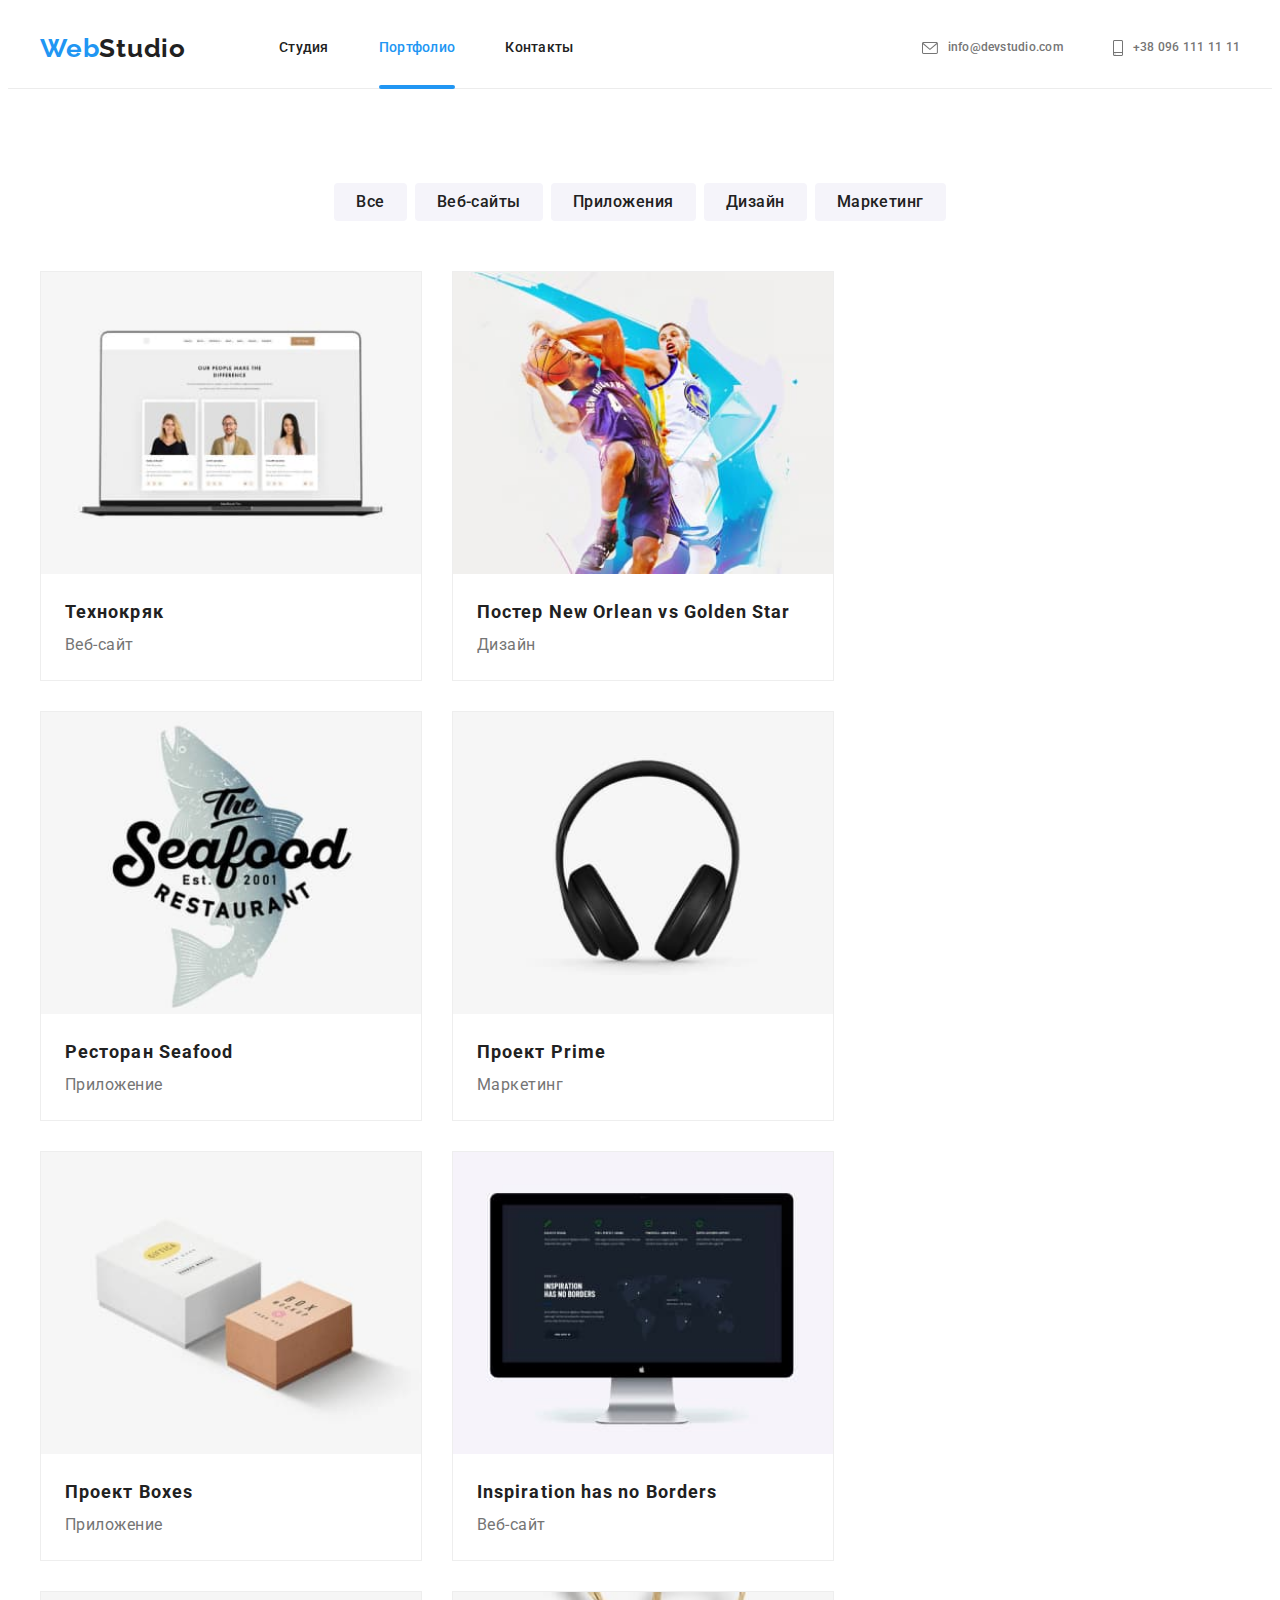
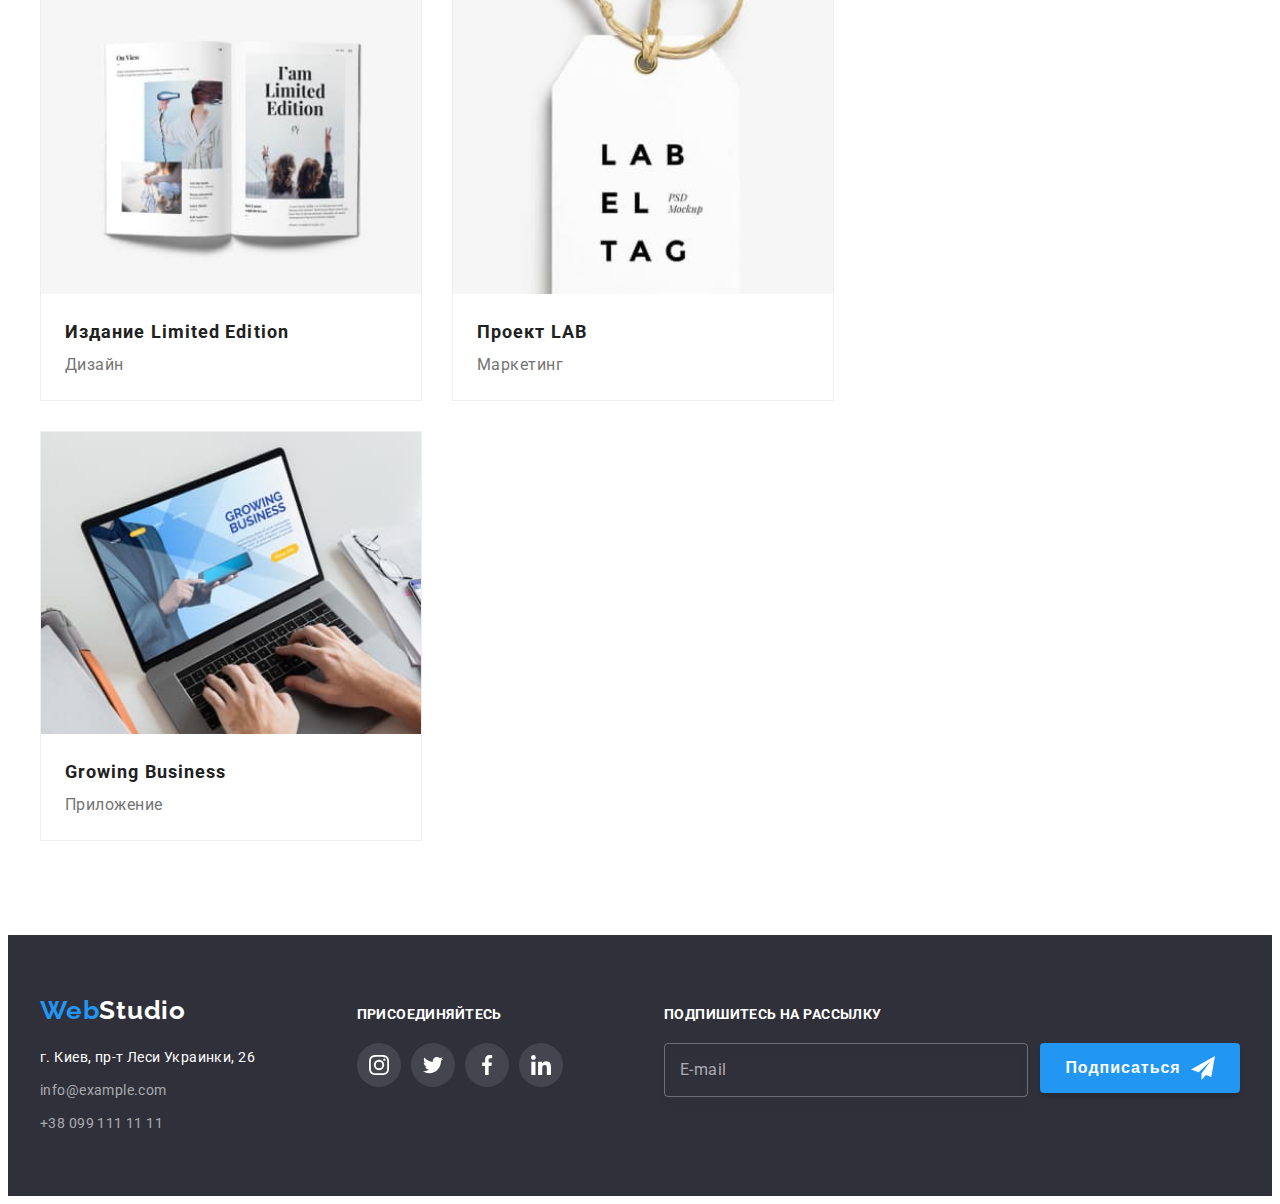
==== commit b5c99b43: "correct" ====
--- a/portfolio.html
+++ b/portfolio.html
@@ -32,7 +32,7 @@
               <a href="./index.html" class="site-nav__link  link">Студия</a>
             </li>
             <li class="site-nav__item">
-              <a href="./portfolio.html" class="site-nav__link current link">Портфолио</a>
+              <a href="./portfolio.html" class="site-nav__link site-nav__link--current link">Портфолио</a>
             </li>
             <li class="site-nav__item"><a href="" class="site-nav__link link">Контакты</a></li>
           </ul>
@@ -130,6 +130,38 @@
             </ul>
 
             <ul class="works-list list">
+              <li class="works-list__item">
+                <a href="" class="works-list__link link">
+                <div class="works-card">
+              <picture>
+              <source
+                srcset="./images/project-1.jpg 1x, 
+                ./images/project-1-2x.jpg 2x"
+                media="(min-width: 1200px)"
+              />
+              <source
+                srcset="./images/project-1-tab.jpg 1x, 
+                ./images/project-1-tab-2x.jpg 2x"
+                media="(min-width: 768px)"
+              />
+              <source
+                srcset="./images/project-1-mob.jpg 1x, 
+                ./images/project-1-mob-2x.jpg 2x"
+                media="(min-width: 480px)"
+              />
+              <img src="./images/project-1-mob.jpg" alt="фотокартка" width="450" height="404" />
+            </picture>  
+                <p class="works-card__text">Ресурс предлагает комплексные предложения с разным уровнем функционала и сервисов. Все это позволит посетителю получить
+                      исчерпывающие сведения о компании или частном лице.</p>
+                </div>
+                  
+                <div class="works-card__meta">
+                <h2 class="works-card__title">Технокряк</h2>
+                <p class="works-card__type">Веб-сайт</p>
+                </div>
+                </a>
+              </li>
+
                 <li class="works-list__item">
                     <a href="" class="works-list__link link">
                     <div class="works-card">
--- a/css/main.min.css
+++ b/css/main.min.css
@@ -1 +1 @@
-:root{--main-text-color: #757575;--title-text-color: #212121;--accent-color: #2196f3;--secondary-background-color: #2f303a;--primary-white-color: #ffffff;--general-background-color: #f5f4fa;--secondary-btn-color: #212121;--icon-color: #afb1b8;--timing-animation-function: cubic-bezier(0.4, 0, 0.2, 1)}p,h1,h2,h3,h4,h5,h6{margin:0}ul{margin:0;padding-left:0}img{display:block;max-width:100%;height:auto;width:100%}body{color:var(--main-text-color);font-family:"Roboto",sans-serif}.list{list-style:none;padding:0;margin:0}.link{text-decoration:none}.visually-hidden{position:absolute;white-space:nowrap;width:1px;height:1px;overflow:hidden;border:0;padding:0;clip:rect(0 0 0 0);clip-path:inset(50%);margin:-1px}.container{width:100%;padding-left:15px;padding-right:15px;margin:0 auto}@media screen and (min-width: 480px){.container{max-width:480px}}@media screen and (min-width: 768px){.container{max-width:768px}}@media screen and (min-width: 1200px){.container{max-width:1200px}}.section{background-color:var(--primary-white-color);padding-top:60px;padding-bottom:60px}@media screen and (min-width: 1200px){.section{padding-top:94px;padding-bottom:94px}}.header{background-color:var(--primary-white-color);border-bottom:1px solid #ececec}.header__container{display:flex;align-items:center;height:60px}@media screen and (min-width: 768px){.header__container{height:auto}}.nav{display:flex;align-items:center}.logo{color:var(--title-text-color);font-family:"Raleway",sans-serif;font-weight:700;font-size:24px;line-height:1.19;letter-spacing:.03em;text-decoration:none}@media screen and (min-width: 1200px){.logo{font-size:26px;line-height:1.19}}.logo__span{color:var(--accent-color)}.site-nav{display:none;margin-left:93px}@media screen and (min-width: 768px){.site-nav{display:flex}}@media screen and (min-width: 1200px){.site-nav{display:flex}}.site-nav__item:not(:last-child){margin-right:50px}.site-nav__link{display:block;padding-top:32px;padding-bottom:32px;color:var(--title-text-color);font-family:"Roboto",sans-serif;font-weight:500;font-size:14px;line-height:1.14;letter-spacing:.02em;transition:color 250ms var(--timing-animation-function)}.site-nav__link:hover,.site-nav__link:focus{color:var(--accent-color)}.current{color:var(--accent-color)}.current::after{content:"";position:absolute;left:0;bottom:-1px;display:block;width:100%;height:4px;border-radius:2px;background-color:var(--accent-color)}.site-contact{display:none}@media screen and (min-width: 768px){.site-contact{display:flex;flex-wrap:wrap;align-items:center;margin-left:84px}}@media screen and (min-width: 1200px){.site-contact{display:flex;margin-left:auto;align-items:center;justify-content:center}}@media screen and (min-width: 768px){.site-contact__item:not(:last-child){margin-bottom:10px}}@media screen and (min-width: 1200px){.site-contact__item:not(:last-child){margin-bottom:0}}.site-contact__item+.site-contact__item{margin-left:50px}@media screen and (min-width: 768px){.site-contact__item+.site-contact__item{margin-left:0}}@media screen and (min-width: 1200px){.site-contact__item+.site-contact__item{margin-left:50px}}.site-contact__icon{margin-right:10px;fill:currentColor}.site-contact .link{display:flex;align-items:center;justify-content:center;font-family:"Roboto",sans-serif;font-style:normal;font-weight:500;font-size:14px;line-height:1.14;letter-spacing:.02em;color:var(--main-text-color);transition:color 250ms var(--timing-animation-function)}.site-contact .link:hover,.site-contact .link:focus{color:var(--accent-color)}@media screen and (min-width: 768px){.site-contact .link{font-size:12px;line-height:1.16}}.mob-menu__btn-open{display:block;margin-left:auto;cursor:pointer;border:none;background-color:rgba(0,0,0,0);transition:fill 250ms var(--timing-animation-function)}.mob-menu__btn-open:hover,.mob-menu__btn-open:focus{fill:var(--accent-color)}@media screen and (min-width: 768px){.mob-menu__btn-open{display:none}}@media screen and (min-width: 1200px){.mob-menu__btn-open{display:none}}.mob-menu__container{padding-left:40px;padding-right:15px}.mob-menu{position:fixed;background-color:var(--primary-white-color);z-index:2;top:0;left:0;width:100vw;height:100vh;padding-top:10px;padding-bottom:48px}.mob-menu .mob-menu__container{display:flex;flex-direction:column;height:100%;justify-content:space-between;overflow:auto}.mob-menu__btn-close{display:block;margin-left:auto;cursor:pointer;border:none;background-color:rgba(0,0,0,0);transition:fill 250ms var(--timing-animation-function)}.mob-menu__btn-close:hover,.mob-menu__btn-close:focus{fill:var(--accent-color)}.mob-menu__item:not(:last-child){margin-bottom:32px}.mob-menu__link{font-weight:500;font-size:40px;line-height:1.17;text-align:center;letter-spacing:.02em;color:var(--title-text-color);transition:color 250ms var(--timing-animation-function)}@media screen and (min-width: 320px)and (max-width: 479px){.mob-menu__link{font-size:30px;line-height:1.16}}.mob-menu__link:hover,.mob-menu__link:focus{color:var(--accent-color)}.mob-menu-contact__item:not(:last-child){margin-bottom:32px}.mob-menu-contact__link{margin-bottom:32px;font-weight:500;font-size:34px;line-height:1.17;letter-spacing:.02em;color:var(--accent-color);transition:color 250ms var(--timing-animation-function)}@media screen and (min-width: 320px)and (max-width: 479px){.mob-menu-contact__link{font-size:24px;line-height:1.16}}.mob-menu-contact__link:hover,.mob-menu-contact__link:focus{color:#188ce8}.mob-menu-contact__link--grey{font-weight:500;font-size:24px;line-height:1.16;letter-spacing:.02em;color:var(--main-text-color);transition:color 250ms var(--timing-animation-function)}@media screen and (min-width: 320px)and (max-width: 479px){.mob-menu-contact__link--grey{font-size:14px;line-height:1.15}}.mob-menu-contact__link--grey:hover,.mob-menu-contact__link--grey:focus{color:var(--accent-color)}.mob-menu-soc__list{margin-top:64px;display:flex;flex-wrap:wrap;gap:20px}.mob-menu-soc__link{font-weight:500;font-size:18px;line-height:1.22;letter-spacing:.02em;color:var(--accent-color);transition:color 250ms var(--timing-animation-function)}.mob-menu-soc__link:hover,.mob-menu-soc__link:focus{color:#188ce8}.mob-menu-soc__item{position:relative}.mob-menu-soc__item:not(:last-child):after{content:"";position:absolute;width:22px;height:0px;left:100%;top:50%;border:1px solid rgba(33,33,33,.2);background-color:rgba(33,33,33,.2);transform:rotate(90deg)}.hero{max-width:100%;height:400px;margin:0 auto;padding:118px 0;text-align:center;background-image:linear-gradient(rgba(47, 48, 58, 0.4), rgba(47, 48, 58, 0.4)),url(../images/hero-mob.jpg);background-repeat:no-repeat;background-position:center;background-size:cover}@media(min-device-pixel-ratio: 2),(min-resolution: 192dpi),(min-resolution: 2dppx){.hero{background-image:linear-gradient(rgba(47, 48, 58, 0.4), rgba(47, 48, 58, 0.4)),url(../images/hero-mob-2x.jpg)}}@media screen and (min-width: 768px){.hero{max-width:768px;height:400px;background-image:linear-gradient(rgba(47, 48, 58, 0.4), rgba(47, 48, 58, 0.4)),url(../images/hero-tab.jpg)}}@media screen and (min-width: 768px)and (min-device-pixel-ratio: 2),screen and (min-width: 768px)and (min-resolution: 192dpi),screen and (min-width: 768px)and (min-resolution: 2dppx){.hero{background-image:linear-gradient(rgba(47, 48, 58, 0.4), rgba(47, 48, 58, 0.4)),url(../images/hero-tab-2x.jpg)}}@media screen and (min-width: 1200px){.hero{padding:200px 0;max-width:1600px;height:600px;background-image:linear-gradient(rgba(47, 48, 58, 0.4), rgba(47, 48, 58, 0.4)),url(../images/hero-bg.jpg)}}@media screen and (min-width: 1200px)and (min-device-pixel-ratio: 2),screen and (min-width: 1200px)and (min-resolution: 192dpi),screen and (min-width: 1200px)and (min-resolution: 2dppx){.hero{background-image:linear-gradient(rgba(47, 48, 58, 0.4), rgba(47, 48, 58, 0.4)),url(../images/hero-bg-2x.jpg)}}.hero__title{margin:0 auto 30px auto;max-width:360px;color:var(--primary-white-color);font-weight:900;font-size:26px;line-height:1.61;letter-spacing:.06em;text-transform:uppercase}@media screen and (min-width: 1200px){.hero__title{max-width:696px;font-size:44px;line-height:1.36}}.hero__btn{display:inline-block;border-radius:4px;padding:10px 32px;min-width:200px;color:var(--primary-white-color);background-color:var(--accent-color);cursor:pointer;font-family:inherit;font-weight:700;font-size:16px;line-height:1.88;letter-spacing:.06em;border:none}.hero__btn:hover,.hero__btn:focus{background-color:var(--accent-color)}.feature-list{display:flex;flex-wrap:wrap;gap:30px}.feature-list__item{width:100%}@media screen and (min-width: 768px){.feature-list__item{width:calc((100% - 30px)/2)}}@media screen and (min-width: 1200px){.feature-list__item{width:calc((100% - 90px)/4)}}.feature-list__box{display:flex;align-items:center;justify-content:center;width:100%;height:120px;margin-bottom:30px;background-color:var(--general-background-color)}.feature-list__title{margin-bottom:10px;color:var(--title-text-color);font-size:14px;line-height:1.14;letter-spacing:.03em;text-transform:uppercase}.feature-list__text{color:var(--main-text-color);font-size:14px;line-height:1.71;letter-spacing:.03em}.occopy{padding-top:0}.section--hidden{display:none}@media screen and (min-width: 1200px){.section--hidden{display:block}}.no-padding{padding-top:0}.about{display:flex;margin-left:-30px;margin-top:-30px}.about__item{flex-basis:calc(33.3333333333% - 30px);margin-left:30px;margin-top:30px}.thumb{position:relative}.thumb__label{position:absolute;width:100%;bottom:0;padding:27px;font-weight:700;font-size:14px;line-height:1.14;text-align:center;letter-spacing:.03em;text-transform:uppercase;color:var(--primary-white-color);background-color:rgba(47,48,58,.8)}.section__title{margin-bottom:30px;color:var(--title-text-color);font-size:28px;line-height:1.18;text-align:center;letter-spacing:.03em}@media screen and (min-width: 1200px){.section__title{margin-bottom:50px;font-size:36px;line-height:1.16}}.team{background-color:var(--general-background-color)}.team-list__item{width:100%;background-color:var(--primary-white-color);box-shadow:0px 1px 3px rgba(0,0,0,.12),0px 1px 1px rgba(0,0,0,.14),0px 2px 1px rgba(0,0,0,.2);border-radius:0px 0px 4px 4px}@media screen and (min-width: 768px){.team-list__item{width:calc((100% - 30px)/2)}}@media screen and (min-width: 1200px){.team-list__item{width:calc((100% - 90px)/4)}}.team-card{text-align:center;padding:30px 0;width:100%}.team-list{display:flex;flex-wrap:wrap;gap:30px}.team-card__name{margin-bottom:10px;color:var(--title-text-color);font-weight:500;font-size:16px;line-height:1.18;letter-spacing:.03em}.team-card__pos{color:var(--main-text-color);font-size:16px;line-height:1.19;letter-spacing:.03em;margin-bottom:16px}.soc-list{display:flex;justify-content:center}.soc-list__item{width:44px;height:44px;margin-left:10px}.soc-list__item:first-child{margin-left:0}.soc-list__link{display:flex;align-items:center;justify-content:center;width:100%;height:100%;border-radius:50%;background-color:var(--primary-white-color);color:var(--icon-color);transition:background-color 250ms var(--timing-animation-function),color 250ms var(--timing-animation-function)}.soc-list__link:hover,.soc-list__link:focus{background-color:var(--accent-color);color:var(--primary-white-color)}.soc-list__icon{fill:currentColor}.clients-list{display:flex;flex-wrap:wrap;gap:30px}.clients-list__item{height:92px;width:calc((100% - 30px)/2)}@media screen and (min-width: 768px){.clients-list__item{width:calc((100% - 60px)/3)}}@media screen and (min-width: 1200px){.clients-list__item{width:170px;height:92px}}.clients-list__link{display:flex;align-items:center;justify-content:center;width:100%;height:100%;border:1px solid var(--icon-color);border-radius:4px;color:var(--icon-color);transition:color 250ms var(--timing-animation-function),border 250ms var(--timing-animation-function)}.clients-list__link:hover,.clients-list__link:focus{color:var(--accent-color);border:1px solid var(--accent-color)}.clients-list__icon{fill:currentColor}.footer{background-color:var(--secondary-background-color);padding-top:60px;padding-bottom:60px}.footer__container{text-align:center}@media screen and (min-width: 768px){.footer__container{display:flex;flex-wrap:wrap;justify-content:space-around}}@media screen and (min-width: 1200px){.footer__container{display:flex;align-items:baseline;justify-content:space-between;text-align:inherit}}.footer-contact{margin-bottom:60px}@media screen and (min-width: 1200px){.footer-contact{margin-bottom:0}}.logo{display:inline-block;font-family:"Raleway",sans-serif;font-weight:700;font-size:24px;line-height:1.19;letter-spacing:.03em;text-decoration:none}@media screen and (min-width: 1200px){.logo{font-size:26px;line-height:1.19}}.footer__logo{color:var(--primary-white-color);margin-bottom:20px}.footer-list__link{display:inline-block;margin-bottom:8px;color:rgba(255,255,255,.6);font-family:"Roboto";font-style:normal;font-weight:400;font-size:14px;line-height:1.71;letter-spacing:.03em;text-decoration:none;transition:color 250ms var(--timing-animation-function)}@media screen and (min-width: 1200px){.footer-list__link{margin-bottom:9px}}.footer-list__link:hover,.footer-list__link:focus{color:var(--accent-color)}.footer-list__link--white{color:var(--primary-white-color)}.no-margin{margin-bottom:0}.footer-box-soc{margin-bottom:60px}@media screen and (min-width: 1200px){.footer-box-soc{margin-bottom:0}}.footer-soc-list{display:flex;justify-content:center}.footer-soc-list__item{width:44px;height:44px;margin-left:10px}.footer-soc-list__item:first-child{margin-left:0}.footer-soc-list__link{display:flex;align-items:center;justify-content:center;width:100%;height:100%;border-radius:50%;background:rgba(255,255,255,.1);color:var(--icon-color);transition:background-color 250ms var(--timing-animation-function),color 250ms var(--timing-animation-function)}.footer-soc-list__link:hover,.footer-soc-list__link:focus{background-color:var(--accent-color);color:var(--primary-white-color)}.footer-soc-list__icon{fill:currentColor}.footer-form{width:100%}@media screen and (min-width: 1200px){.footer-form{width:auto}}@media screen and (min-width: 1200px){.footer-form__field{display:flex}}.footer-title{margin-bottom:20px;font-family:"Roboto";font-style:normal;font-size:14px;line-height:1.14;letter-spacing:.03em;text-transform:uppercase;color:var(--primary-white-color)}.footer-form__wrap{position:relative;margin-bottom:20px}@media screen and (min-width: 1200px){.footer-form__wrap{margin-bottom:0}}.footer-form__lable{position:absolute;top:50%;left:0;transform:translateY(-50%);padding-left:16px;font-weight:400;font-size:16px;line-height:1.25;letter-spacing:.03em;color:rgba(255,255,255,.6)}@media screen and (min-width: 768px){.footer-form__lable{position:absolute;top:50%;left:20%}}@media screen and (min-width: 1200px){.footer-form__lable{position:absolute;top:50%;left:0}}.footer-form__input:focus+.footer-form__lable{color:var(--primary-white-color);transform:translateY(-120%)}.footer-form__input:not(:placeholder-shown)+.footer-form__lable{color:var(--primary-white-color);transform:translateY(-120%)}.footer-form__input{width:100%;max-width:450px;height:50px;color:var(--main-text-color);font:inherit;border:1px solid rgba(255,255,255,.3);filter:drop-shadow(0px 4px 4px rgba(0, 0, 0, 0.15));border-radius:4px;background-color:rgba(0,0,0,0);transition:transform 250ms var(--timing-animation-function),color 250ms var(--timing-animation-function)}@media screen and (min-width: 1200px){.footer-form__input{width:358px;height:50px}}.form-btn{display:inline-flex;align-items:center;justify-content:center;border:none;background-color:var(--accent-color);box-shadow:0px 4px 4px rgba(0,0,0,.15);border-radius:4px;min-width:200px;height:50px;cursor:pointer;font-weight:700;font-size:16px;line-height:1.88;letter-spacing:.06em;color:var(--primary-white-color);transition:background-color 250ms var(--timing-animation-function)}@media screen and (min-width: 1200px){.form-btn{margin-left:12px}}.form-btn:hover,.form-btn:focus{background-color:#188ce8}.footer-form__icon{margin-left:10px}.backdrop{position:fixed;top:0;left:0;width:100%;height:100%;background-color:rgba(0,0,0,.2);transition:opacity 300ms linear,visibility 300ms linear;padding:93px 15px 94px 15px;overflow-y:scroll}@media screen and (min-width: 1200px){.backdrop{padding:0}}.modal{padding:40px;background-color:var(--primary-white-color);box-shadow:0px 1px 3px rgba(0,0,0,.12),0px 1px 1px rgba(0,0,0,.14),0px 2px 1px rgba(0,0,0,.2);border-radius:4px;transition:transform 300ms var(--timing-animation-function)}.backdrop.is-hidden .modal{transform:translate(-50%, -50%) scale(1)}@media screen and (min-width: 480px){.modal{position:absolute;width:450px;height:609px;padding:40px;top:50%;left:50%;transform:translate(-50%, -50%) scale(1)}}@media screen and (min-width: 1200px){.modal{position:absolute;width:528px;height:581px;padding:40px;top:50%;left:50%;transform:translate(-50%, -50%) scale(1)}}.modale-close-btn{position:absolute;top:101px;right:23px;width:30px;height:30px;border:1px solid rgba(0,0,0,.1);border-radius:50%;background-color:rgba(0,0,0,0);display:flex;align-items:center;justify-content:center;cursor:pointer;outline:rgba(0,0,0,0);transition:color 250ms linear,box-shadow 250ms linear,background-color 250ms linear,transform 250ms cubic-bezier(0.4, 0, 0.2, 1)}.modale-close-btn:hover,.modale-close-btn:focus{fill:var(--accent-color)}@media screen and (min-width: 480px){.modale-close-btn{position:absolute;top:8px;right:8px;width:30px;height:30px}}@media screen and (min-width: 1200px){.modale-close-btn{position:absolute;top:8px;right:8px;width:30px;height:30px}}.is-hidden{visibility:hidden;opacity:0;pointer-events:none}.modal-title{font-weight:700;font-size:20px;line-height:1.5;text-align:center;letter-spacing:.03em;color:var(--title-text-color);margin-bottom:12px}@media screen and (min-width: 320px)and (max-width: 479px){.modal-title{font-size:18px;line-height:1.5;text-align:center;letter-spacing:.02em}}@media screen and (min-width: 1200px){.modal-title{line-height:1.15}}.modal-field{margin-bottom:10px}.modal-field--no-padding{margin-bottom:0}.modal-field--padding{margin-bottom:20px}.input-wrap{position:relative}.modal-input{width:100%;height:40px;padding-left:42px;border:1px solid rgba(33,33,33,.2);border-radius:4px;background-color:rgba(0,0,0,0);outline:rgba(0,0,0,0);cursor:pointer;transition:color 250ms linear,border-color 250ms linear,transform 250ms cubic-bezier(0.4, 0, 0.2, 1)}.modal-input:focus{outline:1px solid var(--accent-color);border-color:var(--accent-color);border-radius:4px}.input-icon{position:absolute;left:12px;top:50%;transform:translateY(-50%)}.modal-input:focus+.input-icon{fill:var(--accent-color);border-color:var(--accent-color)}.modale-btn{display:block;border-radius:4px;padding:10px 32px;min-width:200px;margin:30px auto 0 auto;color:var(--primary-white-color);background-color:var(--accent-color);cursor:pointer;font-family:inherit;font-weight:700;font-size:16px;line-height:1.88;letter-spacing:.06em;border:none;transition:color 250ms linear,border-color 250ms linear,transform 250ms cubic-bezier(0.4, 0, 0.2, 1)}.modale-btn:hover,.modale-btn:focus{background-color:#188ce8;box-shadow:0px 4px 4px rgba(0,0,0,.15)}.modal-lable{display:block;margin-bottom:4px;font-size:12px;line-height:1.16;letter-spacing:.01em;color:var(--main-text-color)}.modal-textarea{width:100%;height:120px;padding:12px 16px;border:1px solid rgba(33,33,33,.2);border-radius:4px;outline:rgba(0,0,0,0);resize:none}.modal-textarea:focus{outline:1px solid var(--accent-color);border-color:var(--accent-color);border-radius:4px}.modal-textarea::placeholder{font-size:14;line-height:1.16;letter-spacing:.01em;color:rgba(117,117,117,.5)}.check-text::before{content:"";width:16px;height:15px;border:2px solid;color:var(--header-color);margin-right:7px}@media screen and (min-width: 320px){.check-text{display:flex;flex-wrap:wrap;font-size:10px;line-height:1.16;letter-spacing:.01em;justify-content:center}}@media screen and (min-width: 480px){.check-text{font-weight:400;font-size:12px;line-height:1.16;letter-spacing:.02em;color:var(--main-text-color);display:flex;align-items:center}}.check-text a{color:var(--accent-color)}@media screen and (min-width: 1200px){.check-text{font-size:14px;line-height:2;letter-spacing:.03em}}.check-text span{width:16px;height:15px;margin-right:8px;border:2px solid var(--secondary-btn-color);border-radius:4px;display:flex;align-items:center;justify-content:center}@media screen and (min-width: 320px){.check-text span{width:13px;height:12px;margin-right:5px}}.check-input:checked+.check-text::before{background-color:var(--accent-color);background-image:url(../images/Vector5.svg);background-repeat:no-repeat;background-position:center;border:none;margin-right:7px}.check-input:focus+.check-text::before{background-origin:border-box;border-color:var(--accent-color)}.filter{display:flex;flex-wrap:wrap;margin-bottom:40px}@media screen and (min-width: 768px){.filter{margin-bottom:30px;justify-content:center}}@media screen and (min-width: 1200px){.filter{margin-bottom:50px;justify-content:center}}.filter__item:not(:last-child){margin-right:8px}.filter__item:nth-child(-n+3){margin-bottom:15px}@media screen and (min-width: 768px){.filter__item:nth-child(-n+3){margin-bottom:0}}.filter__btn{display:inline-block;border-radius:4px;padding:6px 22px;color:var(--secondary-btn-color);background-color:var(--general-background-color);cursor:pointer;font-family:inherit;font-style:normal;font-weight:500;font-size:16px;line-height:1.62;letter-spacing:.03em;border:none;transition:background-color 250ms var(--timing-animation-function),color 250ms var(--timing-animation-function),box-shadow 250ms var(--timing-animation-function)}.filter__btn:hover,.filter__btn:focus{color:var(--primary-white-color);background-color:var(--accent-color);box-shadow:0px 3px 1px rgba(0,0,0,.1),0px 1px 2px rgba(0,0,0,.08),0px 2px 2px rgba(0,0,0,.12)}.team{background-color:var(--general-background-color)}.team-list__item{width:100%;background-color:var(--primary-white-color);box-shadow:0px 1px 3px rgba(0,0,0,.12),0px 1px 1px rgba(0,0,0,.14),0px 2px 1px rgba(0,0,0,.2);border-radius:0px 0px 4px 4px}@media screen and (min-width: 768px){.team-list__item{width:calc((100% - 30px)/2)}}@media screen and (min-width: 1200px){.team-list__item{width:calc((100% - 90px)/4)}}.team-card{text-align:center;padding:30px 0;width:100%}.team-list{display:flex;flex-wrap:wrap;gap:30px}.team-card__name{margin-bottom:10px;color:var(--title-text-color);font-weight:500;font-size:16px;line-height:1.18;letter-spacing:.03em}.team-card__pos{color:var(--main-text-color);font-size:16px;line-height:1.19;letter-spacing:.03em;margin-bottom:16px}.soc-list{display:flex;justify-content:center}.soc-list__item{width:44px;height:44px;margin-left:10px}.soc-list__item:first-child{margin-left:0}.soc-list__link{display:flex;align-items:center;justify-content:center;width:100%;height:100%;border-radius:50%;background-color:var(--primary-white-color);color:var(--icon-color);transition:background-color 250ms var(--timing-animation-function),color 250ms var(--timing-animation-function)}.soc-list__link:hover,.soc-list__link:focus{background-color:var(--accent-color);color:var(--primary-white-color)}.soc-list__icon{fill:currentColor}.works-list{display:flex;flex-wrap:wrap;gap:30px}.works-list__item{width:100%;cursor:pointer;border:1px solid #eee;transition:box-shadow 250ms var(--timing-animation-function)}@media screen and (min-width: 768px){.works-list__item{width:calc((100% - 30px)/2)}}@media screen and (min-width: 1200px){.works-list__item{width:calc((100% - 60px)/3)}}.works-list__item:hover{box-shadow:0px 1px 1px rgba(0,0,0,.12),0px 4px 4px rgba(0,0,0,.06),1px 4px 6px rgba(0,0,0,.16)}.works-item .title{margin-bottom:4px}.works-card{position:relative;overflow:hidden}.works-card__text{position:absolute;top:1px;height:100%;width:100%;background-color:rgba(33,150,243,.9);padding:63px 24px;font-size:18px;line-height:1.55;letter-spacing:.03em;color:var(--primary-white-color);transform:translateY(100%);transition:transform 250ms var(--timing-animation-function)}.works-list__link:hover .works-card__text,.works-list__link:focus .works-card__text{transform:translateY(0)}.works-card__meta{padding:20px 24px}.works-card__title{color:var(--title-text-color);font-size:18px;line-height:2;letter-spacing:.06em}.works-card__type{color:var(--main-text-color);font-size:16px;line-height:1.88;letter-spacing:.03em}/*# sourceMappingURL=main.min.css.map */+:root{--main-text-color: #757575;--title-text-color: #212121;--accent-color: #2196f3;--secondary-background-color: #2f303a;--primary-white-color: #ffffff;--general-background-color: #f5f4fa;--secondary-btn-color: #212121;--icon-color: #afb1b8;--timing-animation-function: cubic-bezier(0.4, 0, 0.2, 1)}p,h1,h2,h3,h4,h5,h6{margin:0}ul{margin:0;padding-left:0}img{display:block;max-width:100%;height:auto;width:100%}body{color:var(--main-text-color);font-family:"Roboto",sans-serif}.list{list-style:none;padding:0;margin:0}.link{text-decoration:none}.visually-hidden{position:absolute;white-space:nowrap;width:1px;height:1px;overflow:hidden;border:0;padding:0;clip:rect(0 0 0 0);clip-path:inset(50%);margin:-1px}.container{width:100%;padding-left:15px;padding-right:15px;margin:0 auto}@media screen and (min-width: 480px){.container{max-width:480px}}@media screen and (min-width: 768px){.container{max-width:768px}}@media screen and (min-width: 1200px){.container{max-width:1200px}}.section{background-color:var(--primary-white-color);padding-top:60px;padding-bottom:60px}@media screen and (min-width: 1200px){.section{padding-top:94px;padding-bottom:94px}}.header{background-color:var(--primary-white-color);border-bottom:1px solid #ececec}.header__container{display:flex;align-items:center;height:60px}@media screen and (min-width: 768px){.header__container{height:auto}}.nav{display:flex;align-items:center}.logo{color:var(--title-text-color);font-family:"Raleway",sans-serif;font-weight:700;font-size:24px;line-height:1.19;letter-spacing:.03em;text-decoration:none}@media screen and (min-width: 1200px){.logo{font-size:26px;line-height:1.19}}.logo__span{color:var(--accent-color)}.site-nav{display:none;margin-left:93px}@media screen and (min-width: 768px){.site-nav{display:flex}}@media screen and (min-width: 1200px){.site-nav{display:flex}}.site-nav__item:not(:last-child){margin-right:50px}.site-nav__link{position:relative;display:block;padding-top:32px;padding-bottom:32px;color:var(--title-text-color);font-family:"Roboto",sans-serif;font-weight:500;font-size:14px;line-height:1.14;letter-spacing:.02em;transition:color 250ms var(--timing-animation-function)}.site-nav__link:hover,.site-nav__link:focus{color:var(--accent-color)}.site-nav__link--current{color:var(--accent-color)}.site-nav__link--current::after{content:"";position:absolute;left:0;bottom:-1px;display:block;width:100%;height:4px;border-radius:2px;background-color:var(--accent-color)}.site-contact{display:none}@media screen and (min-width: 768px){.site-contact{display:flex;flex-wrap:wrap;align-items:center;margin-left:84px}}@media screen and (min-width: 1200px){.site-contact{display:flex;margin-left:auto;align-items:center;justify-content:center}}@media screen and (min-width: 768px){.site-contact__item:not(:last-child){margin-bottom:10px}}@media screen and (min-width: 1200px){.site-contact__item:not(:last-child){margin-bottom:0}}.site-contact__item+.site-contact__item{margin-left:50px}@media screen and (min-width: 768px){.site-contact__item+.site-contact__item{margin-left:0}}@media screen and (min-width: 1200px){.site-contact__item+.site-contact__item{margin-left:50px}}.site-contact__icon{margin-right:10px;fill:currentColor}.site-contact .link{display:flex;align-items:center;justify-content:center;font-family:"Roboto",sans-serif;font-style:normal;font-weight:500;font-size:14px;line-height:1.14;letter-spacing:.02em;color:var(--main-text-color);transition:color 250ms var(--timing-animation-function)}.site-contact .link:hover,.site-contact .link:focus{color:var(--accent-color)}@media screen and (min-width: 768px){.site-contact .link{font-size:12px;line-height:1.16}}.mob-menu__btn-open{display:block;margin-left:auto;cursor:pointer;border:none;background-color:rgba(0,0,0,0);transition:fill 250ms var(--timing-animation-function)}.mob-menu__btn-open:hover,.mob-menu__btn-open:focus{fill:var(--accent-color)}@media screen and (min-width: 768px){.mob-menu__btn-open{display:none}}@media screen and (min-width: 1200px){.mob-menu__btn-open{display:none}}.mob-menu__container{padding-left:40px;padding-right:15px}.mob-menu{position:fixed;background-color:var(--primary-white-color);z-index:2;top:0;left:0;width:100vw;height:100vh;padding-top:10px;padding-bottom:48px}.mob-menu .mob-menu__container{display:flex;flex-direction:column;height:100%;justify-content:space-between;overflow:auto}.mob-menu__btn-close{display:block;margin-left:auto;cursor:pointer;border:none;background-color:rgba(0,0,0,0);transition:fill 250ms var(--timing-animation-function)}.mob-menu__btn-close:hover,.mob-menu__btn-close:focus{fill:var(--accent-color)}.mob-menu__item:not(:last-child){margin-bottom:32px}.mob-menu__link{font-weight:500;font-size:40px;line-height:1.17;text-align:center;letter-spacing:.02em;color:var(--title-text-color);transition:color 250ms var(--timing-animation-function)}@media screen and (min-width: 320px)and (max-width: 479px){.mob-menu__link{font-size:30px;line-height:1.16}}.mob-menu__link:hover,.mob-menu__link:focus{color:var(--accent-color)}.mob-menu-contact__item:not(:last-child){margin-bottom:32px}.mob-menu-contact__link{margin-bottom:32px;font-weight:500;font-size:34px;line-height:1.17;letter-spacing:.02em;color:var(--accent-color);transition:color 250ms var(--timing-animation-function)}@media screen and (min-width: 320px)and (max-width: 479px){.mob-menu-contact__link{font-size:24px;line-height:1.16}}.mob-menu-contact__link:hover,.mob-menu-contact__link:focus{color:#188ce8}.mob-menu-contact__link--grey{font-weight:500;font-size:24px;line-height:1.16;letter-spacing:.02em;color:var(--main-text-color);transition:color 250ms var(--timing-animation-function)}@media screen and (min-width: 320px)and (max-width: 479px){.mob-menu-contact__link--grey{font-size:14px;line-height:1.15}}.mob-menu-contact__link--grey:hover,.mob-menu-contact__link--grey:focus{color:var(--accent-color)}.mob-menu-soc__list{margin-top:64px;display:flex;flex-wrap:wrap;gap:20px}.mob-menu-soc__link{font-weight:500;font-size:18px;line-height:1.22;letter-spacing:.02em;color:var(--accent-color);transition:color 250ms var(--timing-animation-function)}.mob-menu-soc__link:hover,.mob-menu-soc__link:focus{color:#188ce8}.mob-menu-soc__item{position:relative}.mob-menu-soc__item:not(:last-child):after{content:"";position:absolute;width:22px;height:0px;left:100%;top:50%;border:1px solid rgba(33,33,33,.2);background-color:rgba(33,33,33,.2);transform:rotate(90deg)}.hero{max-width:100%;height:400px;margin:0 auto;padding:118px 0;text-align:center;background-image:linear-gradient(rgba(47, 48, 58, 0.4), rgba(47, 48, 58, 0.4)),url(../images/hero-mob.jpg);background-repeat:no-repeat;background-position:center;background-size:cover}@media(min-device-pixel-ratio: 2),(min-resolution: 192dpi),(min-resolution: 2dppx){.hero{background-image:linear-gradient(rgba(47, 48, 58, 0.4), rgba(47, 48, 58, 0.4)),url(../images/hero-mob-2x.jpg)}}@media screen and (min-width: 768px){.hero{max-width:768px;height:400px;background-image:linear-gradient(rgba(47, 48, 58, 0.4), rgba(47, 48, 58, 0.4)),url(../images/hero-tab.jpg)}}@media screen and (min-width: 768px)and (min-device-pixel-ratio: 2),screen and (min-width: 768px)and (min-resolution: 192dpi),screen and (min-width: 768px)and (min-resolution: 2dppx){.hero{background-image:linear-gradient(rgba(47, 48, 58, 0.4), rgba(47, 48, 58, 0.4)),url(../images/hero-tab-2x.jpg)}}@media screen and (min-width: 1200px){.hero{padding:200px 0;max-width:1600px;height:600px;background-image:linear-gradient(rgba(47, 48, 58, 0.4), rgba(47, 48, 58, 0.4)),url(../images/hero-bg.jpg)}}@media screen and (min-width: 1200px)and (min-device-pixel-ratio: 2),screen and (min-width: 1200px)and (min-resolution: 192dpi),screen and (min-width: 1200px)and (min-resolution: 2dppx){.hero{background-image:linear-gradient(rgba(47, 48, 58, 0.4), rgba(47, 48, 58, 0.4)),url(../images/hero-bg-2x.jpg)}}.hero__title{margin:0 auto 30px auto;max-width:360px;color:var(--primary-white-color);font-weight:900;font-size:26px;line-height:1.61;letter-spacing:.06em;text-transform:uppercase}@media screen and (min-width: 1200px){.hero__title{max-width:696px;font-size:44px;line-height:1.36}}.hero__btn{display:inline-block;border-radius:4px;padding:10px 32px;min-width:200px;color:var(--primary-white-color);background-color:var(--accent-color);cursor:pointer;font-family:inherit;font-weight:700;font-size:16px;line-height:1.88;letter-spacing:.06em;border:none}.hero__btn:hover,.hero__btn:focus{background-color:var(--accent-color)}.feature-list{display:flex;flex-wrap:wrap;gap:30px}.feature-list__item{width:100%}@media screen and (min-width: 768px){.feature-list__item{width:calc((100% - 30px)/2)}}@media screen and (min-width: 1200px){.feature-list__item{width:calc((100% - 90px)/4)}}.feature-list__box{display:flex;align-items:center;justify-content:center;width:100%;height:120px;margin-bottom:30px;background-color:var(--general-background-color)}.feature-list__title{margin-bottom:10px;color:var(--title-text-color);font-size:14px;line-height:1.14;letter-spacing:.03em;text-transform:uppercase}.feature-list__text{color:var(--main-text-color);font-size:14px;line-height:1.71;letter-spacing:.03em}.occopy{padding-top:0}.section--hidden{display:none}@media screen and (min-width: 1200px){.section--hidden{display:block}}.no-padding{padding-top:0}.about{display:flex;margin-left:-30px;margin-top:-30px}.about__item{flex-basis:calc(33.3333333333% - 30px);margin-left:30px;margin-top:30px}.thumb{position:relative}.thumb__label{position:absolute;width:100%;bottom:0;padding:27px;font-weight:700;font-size:14px;line-height:1.14;text-align:center;letter-spacing:.03em;text-transform:uppercase;color:var(--primary-white-color);background-color:rgba(47,48,58,.8)}.section__title{margin-bottom:30px;color:var(--title-text-color);font-size:28px;line-height:1.18;text-align:center;letter-spacing:.03em}@media screen and (min-width: 1200px){.section__title{margin-bottom:50px;font-size:36px;line-height:1.16}}.team{background-color:var(--general-background-color)}.team-list__item{width:100%;background-color:var(--primary-white-color);box-shadow:0px 1px 3px rgba(0,0,0,.12),0px 1px 1px rgba(0,0,0,.14),0px 2px 1px rgba(0,0,0,.2);border-radius:0px 0px 4px 4px}@media screen and (min-width: 768px){.team-list__item{width:calc((100% - 30px)/2)}}@media screen and (min-width: 1200px){.team-list__item{width:calc((100% - 90px)/4)}}.team-card{text-align:center;padding:30px 0;width:100%}.team-list{display:flex;flex-wrap:wrap;gap:30px}.team-card__name{margin-bottom:10px;color:var(--title-text-color);font-weight:500;font-size:16px;line-height:1.18;letter-spacing:.03em}.team-card__pos{color:var(--main-text-color);font-size:16px;line-height:1.19;letter-spacing:.03em;margin-bottom:16px}.soc-list{display:flex;justify-content:center}.soc-list__item{width:44px;height:44px;margin-left:10px}.soc-list__item:first-child{margin-left:0}.soc-list__link{display:flex;align-items:center;justify-content:center;width:100%;height:100%;border-radius:50%;background-color:var(--primary-white-color);color:var(--icon-color);transition:background-color 250ms var(--timing-animation-function),color 250ms var(--timing-animation-function)}.soc-list__link:hover,.soc-list__link:focus{background-color:var(--accent-color);color:var(--primary-white-color)}.soc-list__icon{fill:currentColor}.clients-list{display:flex;flex-wrap:wrap;gap:30px}.clients-list__item{height:92px;width:calc((100% - 30px)/2)}@media screen and (min-width: 768px){.clients-list__item{width:calc((100% - 60px)/3)}}@media screen and (min-width: 1200px){.clients-list__item{width:170px;height:92px}}.clients-list__link{display:flex;align-items:center;justify-content:center;width:100%;height:100%;border:1px solid var(--icon-color);border-radius:4px;color:var(--icon-color);transition:color 250ms var(--timing-animation-function),border 250ms var(--timing-animation-function)}.clients-list__link:hover,.clients-list__link:focus{color:var(--accent-color);border:1px solid var(--accent-color)}.clients-list__icon{fill:currentColor}.footer{background-color:var(--secondary-background-color);padding-top:60px;padding-bottom:60px}.footer__container{text-align:center}@media screen and (min-width: 768px){.footer__container{display:flex;flex-wrap:wrap;justify-content:space-around}}@media screen and (min-width: 1200px){.footer__container{display:flex;align-items:baseline;justify-content:space-between;text-align:inherit}}.footer-contact{margin-bottom:60px}@media screen and (min-width: 1200px){.footer-contact{margin-bottom:0}}.logo{display:inline-block;font-family:"Raleway",sans-serif;font-weight:700;font-size:24px;line-height:1.19;letter-spacing:.03em;text-decoration:none}@media screen and (min-width: 1200px){.logo{font-size:26px;line-height:1.19}}.footer__logo{color:var(--primary-white-color);margin-bottom:20px}.footer-list__link{display:inline-block;margin-bottom:8px;color:rgba(255,255,255,.6);font-family:"Roboto";font-style:normal;font-weight:400;font-size:14px;line-height:1.71;letter-spacing:.03em;text-decoration:none;transition:color 250ms var(--timing-animation-function)}@media screen and (min-width: 1200px){.footer-list__link{margin-bottom:9px}}.footer-list__link:hover,.footer-list__link:focus{color:var(--accent-color)}.footer-list__link--white{color:var(--primary-white-color)}.no-margin{margin-bottom:0}.footer-box-soc{margin-bottom:60px}@media screen and (min-width: 1200px){.footer-box-soc{margin-bottom:0}}.footer-soc-list{display:flex;justify-content:center}.footer-soc-list__item{width:44px;height:44px;margin-left:10px}.footer-soc-list__item:first-child{margin-left:0}.footer-soc-list__link{display:flex;width:100%;height:100%;border-radius:50%;background-image:linear-gradient(rgba(255, 255, 255, 0.1), rgba(255, 255, 255, 0.1));justify-content:center;align-items:center;color:var(--primary-white-color);transition:background-color 250ms linear,color 250ms linear,transform 250ms cubic-bezier(0.4, 0, 0.2, 1)}.footer-soc-list__link:hover,.footer-soc-list__link:focus{background-color:var(--accent-color);color:var(--primary-white-color)}.footer-soc-list__icon{fill:currentColor}.footer-form{width:100%}@media screen and (min-width: 1200px){.footer-form{width:auto}}@media screen and (min-width: 1200px){.footer-form__field{display:flex}}.footer-title{margin-bottom:20px;font-family:"Roboto";font-style:normal;font-size:14px;line-height:1.14;letter-spacing:.03em;text-transform:uppercase;color:var(--primary-white-color)}.footer-form__wrap{position:relative;margin-bottom:20px}@media screen and (min-width: 1200px){.footer-form__wrap{margin-bottom:0}}.footer-form__lable{position:absolute;top:50%;left:0;transform:translateY(-50%);padding-left:16px;font-weight:400;font-size:16px;line-height:1.25;letter-spacing:.03em;color:rgba(255,255,255,.6)}@media screen and (min-width: 768px){.footer-form__lable{position:absolute;top:50%;left:20%}}@media screen and (min-width: 1200px){.footer-form__lable{position:absolute;top:50%;left:0}}.footer-form__input:focus+.footer-form__lable{color:var(--primary-white-color);transform:translateY(-120%)}.footer-form__input:not(:placeholder-shown)+.footer-form__lable{color:var(--primary-white-color);transform:translateY(-120%)}.footer-form__input{width:100%;max-width:450px;height:50px;color:var(--main-text-color);font:inherit;border:1px solid rgba(255,255,255,.3);filter:drop-shadow(0px 4px 4px rgba(0, 0, 0, 0.15));border-radius:4px;background-color:rgba(0,0,0,0);transition:transform 250ms var(--timing-animation-function),color 250ms var(--timing-animation-function)}@media screen and (min-width: 1200px){.footer-form__input{width:358px;height:50px}}.form-btn{display:inline-flex;align-items:center;justify-content:center;border:none;background-color:var(--accent-color);box-shadow:0px 4px 4px rgba(0,0,0,.15);border-radius:4px;min-width:200px;height:50px;cursor:pointer;font-weight:700;font-size:16px;line-height:1.88;letter-spacing:.06em;color:var(--primary-white-color);transition:background-color 250ms var(--timing-animation-function)}@media screen and (min-width: 1200px){.form-btn{margin-left:12px}}.form-btn:hover,.form-btn:focus{background-color:#188ce8}.footer-form__icon{margin-left:10px}.backdrop{position:fixed;top:0;left:0;width:100%;height:100%;background-color:rgba(0,0,0,.2);transition:opacity 300ms linear,visibility 300ms linear;padding:93px 15px 94px 15px;overflow-y:scroll}@media screen and (min-width: 1200px){.backdrop{padding:0}}.modal{padding:40px;background-color:var(--primary-white-color);box-shadow:0px 1px 3px rgba(0,0,0,.12),0px 1px 1px rgba(0,0,0,.14),0px 2px 1px rgba(0,0,0,.2);border-radius:4px;transition:transform 300ms var(--timing-animation-function)}.backdrop.is-hidden .modal{transform:translate(-50%, -50%) scale(1)}@media screen and (min-width: 480px){.modal{position:absolute;width:450px;height:609px;padding:40px;top:50%;left:50%;transform:translate(-50%, -50%) scale(1)}}@media screen and (min-width: 1200px){.modal{position:absolute;width:528px;height:581px;padding:40px;top:50%;left:50%;transform:translate(-50%, -50%) scale(1)}}.modale-close-btn{position:absolute;top:101px;right:23px;width:30px;height:30px;border:1px solid rgba(0,0,0,.1);border-radius:50%;background-color:rgba(0,0,0,0);display:flex;align-items:center;justify-content:center;cursor:pointer;outline:rgba(0,0,0,0);transition:color 250ms linear,box-shadow 250ms linear,background-color 250ms linear,transform 250ms cubic-bezier(0.4, 0, 0.2, 1)}.modale-close-btn:hover,.modale-close-btn:focus{fill:var(--accent-color)}@media screen and (min-width: 480px){.modale-close-btn{position:absolute;top:8px;right:8px;width:30px;height:30px}}@media screen and (min-width: 1200px){.modale-close-btn{position:absolute;top:8px;right:8px;width:30px;height:30px}}.is-hidden{visibility:hidden;opacity:0;pointer-events:none}.modal-title{font-weight:700;font-size:20px;line-height:1.5;text-align:center;letter-spacing:.03em;color:var(--title-text-color);margin-bottom:12px}@media screen and (min-width: 320px)and (max-width: 479px){.modal-title{font-size:18px;line-height:1.5;text-align:center;letter-spacing:.02em}}@media screen and (min-width: 1200px){.modal-title{line-height:1.15}}.modal-field{margin-bottom:10px}.modal-field--no-padding{margin-bottom:0}.modal-field--padding{margin-bottom:20px}.input-wrap{position:relative}.modal-input{width:100%;height:40px;padding-left:42px;border:1px solid rgba(33,33,33,.2);border-radius:4px;background-color:rgba(0,0,0,0);outline:rgba(0,0,0,0);cursor:pointer;transition:color 250ms linear,border-color 250ms linear,transform 250ms cubic-bezier(0.4, 0, 0.2, 1)}.modal-input:focus{outline:1px solid var(--accent-color);border-color:var(--accent-color);border-radius:4px}.input-icon{position:absolute;left:12px;top:50%;transform:translateY(-50%)}.modal-input:focus+.input-icon{fill:var(--accent-color);border-color:var(--accent-color)}.modale-btn{display:block;border-radius:4px;padding:10px 32px;min-width:200px;margin:30px auto 0 auto;color:var(--primary-white-color);background-color:var(--accent-color);cursor:pointer;font-family:inherit;font-weight:700;font-size:16px;line-height:1.88;letter-spacing:.06em;border:none;transition:color 250ms linear,border-color 250ms linear,transform 250ms cubic-bezier(0.4, 0, 0.2, 1)}.modale-btn:hover,.modale-btn:focus{background-color:#188ce8;box-shadow:0px 4px 4px rgba(0,0,0,.15)}.modal-lable{display:block;margin-bottom:4px;font-size:12px;line-height:1.16;letter-spacing:.01em;color:var(--main-text-color)}.modal-textarea{width:100%;height:120px;padding:12px 16px;border:1px solid rgba(33,33,33,.2);border-radius:4px;outline:rgba(0,0,0,0);resize:none}.modal-textarea:focus{outline:1px solid var(--accent-color);border-color:var(--accent-color);border-radius:4px}.modal-textarea::placeholder{font-size:14;line-height:1.16;letter-spacing:.01em;color:rgba(117,117,117,.5)}.check-text::before{content:"";width:16px;height:15px;border:2px solid;color:var(--header-color);margin-right:7px}@media screen and (min-width: 320px){.check-text{display:flex;flex-wrap:wrap;font-size:10px;line-height:1.16;letter-spacing:.01em;justify-content:center}}@media screen and (min-width: 480px){.check-text{font-weight:400;font-size:12px;line-height:1.16;letter-spacing:.02em;color:var(--main-text-color);display:flex;align-items:center}}.check-text a{color:var(--accent-color)}@media screen and (min-width: 1200px){.check-text{font-size:14px;line-height:2;letter-spacing:.03em}}.check-text span{width:16px;height:15px;margin-right:8px;border:2px solid var(--secondary-btn-color);border-radius:4px;display:flex;align-items:center;justify-content:center}@media screen and (min-width: 320px){.check-text span{width:13px;height:12px;margin-right:5px}}.check-input:checked+.check-text::before{background-color:var(--accent-color);background-image:url(../images/Vector5.svg);background-repeat:no-repeat;background-position:center;border:none;margin-right:7px}.check-input:focus+.check-text::before{background-origin:border-box;border-color:var(--accent-color)}.filter{display:flex;flex-wrap:wrap;margin-bottom:40px}@media screen and (min-width: 768px){.filter{margin-bottom:30px;justify-content:center}}@media screen and (min-width: 1200px){.filter{margin-bottom:50px;justify-content:center}}.filter__item:not(:last-child){margin-right:8px}.filter__item:nth-child(-n+3){margin-bottom:15px}@media screen and (min-width: 768px){.filter__item:nth-child(-n+3){margin-bottom:0}}.filter__btn{display:inline-block;border-radius:4px;padding:6px 22px;color:var(--secondary-btn-color);background-color:var(--general-background-color);cursor:pointer;font-family:inherit;font-style:normal;font-weight:500;font-size:16px;line-height:1.62;letter-spacing:.03em;border:none;transition:background-color 250ms var(--timing-animation-function),color 250ms var(--timing-animation-function),box-shadow 250ms var(--timing-animation-function)}.filter__btn:hover,.filter__btn:focus{color:var(--primary-white-color);background-color:var(--accent-color);box-shadow:0px 3px 1px rgba(0,0,0,.1),0px 1px 2px rgba(0,0,0,.08),0px 2px 2px rgba(0,0,0,.12)}.team{background-color:var(--general-background-color)}.team-list__item{width:100%;background-color:var(--primary-white-color);box-shadow:0px 1px 3px rgba(0,0,0,.12),0px 1px 1px rgba(0,0,0,.14),0px 2px 1px rgba(0,0,0,.2);border-radius:0px 0px 4px 4px}@media screen and (min-width: 768px){.team-list__item{width:calc((100% - 30px)/2)}}@media screen and (min-width: 1200px){.team-list__item{width:calc((100% - 90px)/4)}}.team-card{text-align:center;padding:30px 0;width:100%}.team-list{display:flex;flex-wrap:wrap;gap:30px}.team-card__name{margin-bottom:10px;color:var(--title-text-color);font-weight:500;font-size:16px;line-height:1.18;letter-spacing:.03em}.team-card__pos{color:var(--main-text-color);font-size:16px;line-height:1.19;letter-spacing:.03em;margin-bottom:16px}.soc-list{display:flex;justify-content:center}.soc-list__item{width:44px;height:44px;margin-left:10px}.soc-list__item:first-child{margin-left:0}.soc-list__link{display:flex;align-items:center;justify-content:center;width:100%;height:100%;border-radius:50%;background-color:var(--primary-white-color);color:var(--icon-color);transition:background-color 250ms var(--timing-animation-function),color 250ms var(--timing-animation-function)}.soc-list__link:hover,.soc-list__link:focus{background-color:var(--accent-color);color:var(--primary-white-color)}.soc-list__icon{fill:currentColor}.works-list{display:flex;flex-wrap:wrap;gap:30px}.works-list__item{width:100%;cursor:pointer;border:1px solid #eee;transition:box-shadow 250ms var(--timing-animation-function)}@media screen and (min-width: 768px){.works-list__item{width:calc((100% - 30px)/2)}}@media screen and (min-width: 1200px){.works-list__item{width:calc((100% - 60px)/3)}}.works-list__item:hover{box-shadow:0px 1px 1px rgba(0,0,0,.12),0px 4px 4px rgba(0,0,0,.06),1px 4px 6px rgba(0,0,0,.16)}.works-item .title{margin-bottom:4px}.works-card{position:relative;overflow:hidden}.works-card__text{position:absolute;top:1px;height:100%;width:100%;background-color:rgba(33,150,243,.9);padding:63px 24px;font-size:18px;line-height:1.55;letter-spacing:.03em;color:var(--primary-white-color);transform:translateY(100%);transition:transform 250ms var(--timing-animation-function)}.works-list__link:hover .works-card__text,.works-list__link:focus .works-card__text{transform:translateY(0)}.works-card__meta{padding:20px 24px}.works-card__title{color:var(--title-text-color);font-size:18px;line-height:2;letter-spacing:.06em}.works-card__type{color:var(--main-text-color);font-size:16px;line-height:1.88;letter-spacing:.03em}/*# sourceMappingURL=main.min.css.map */